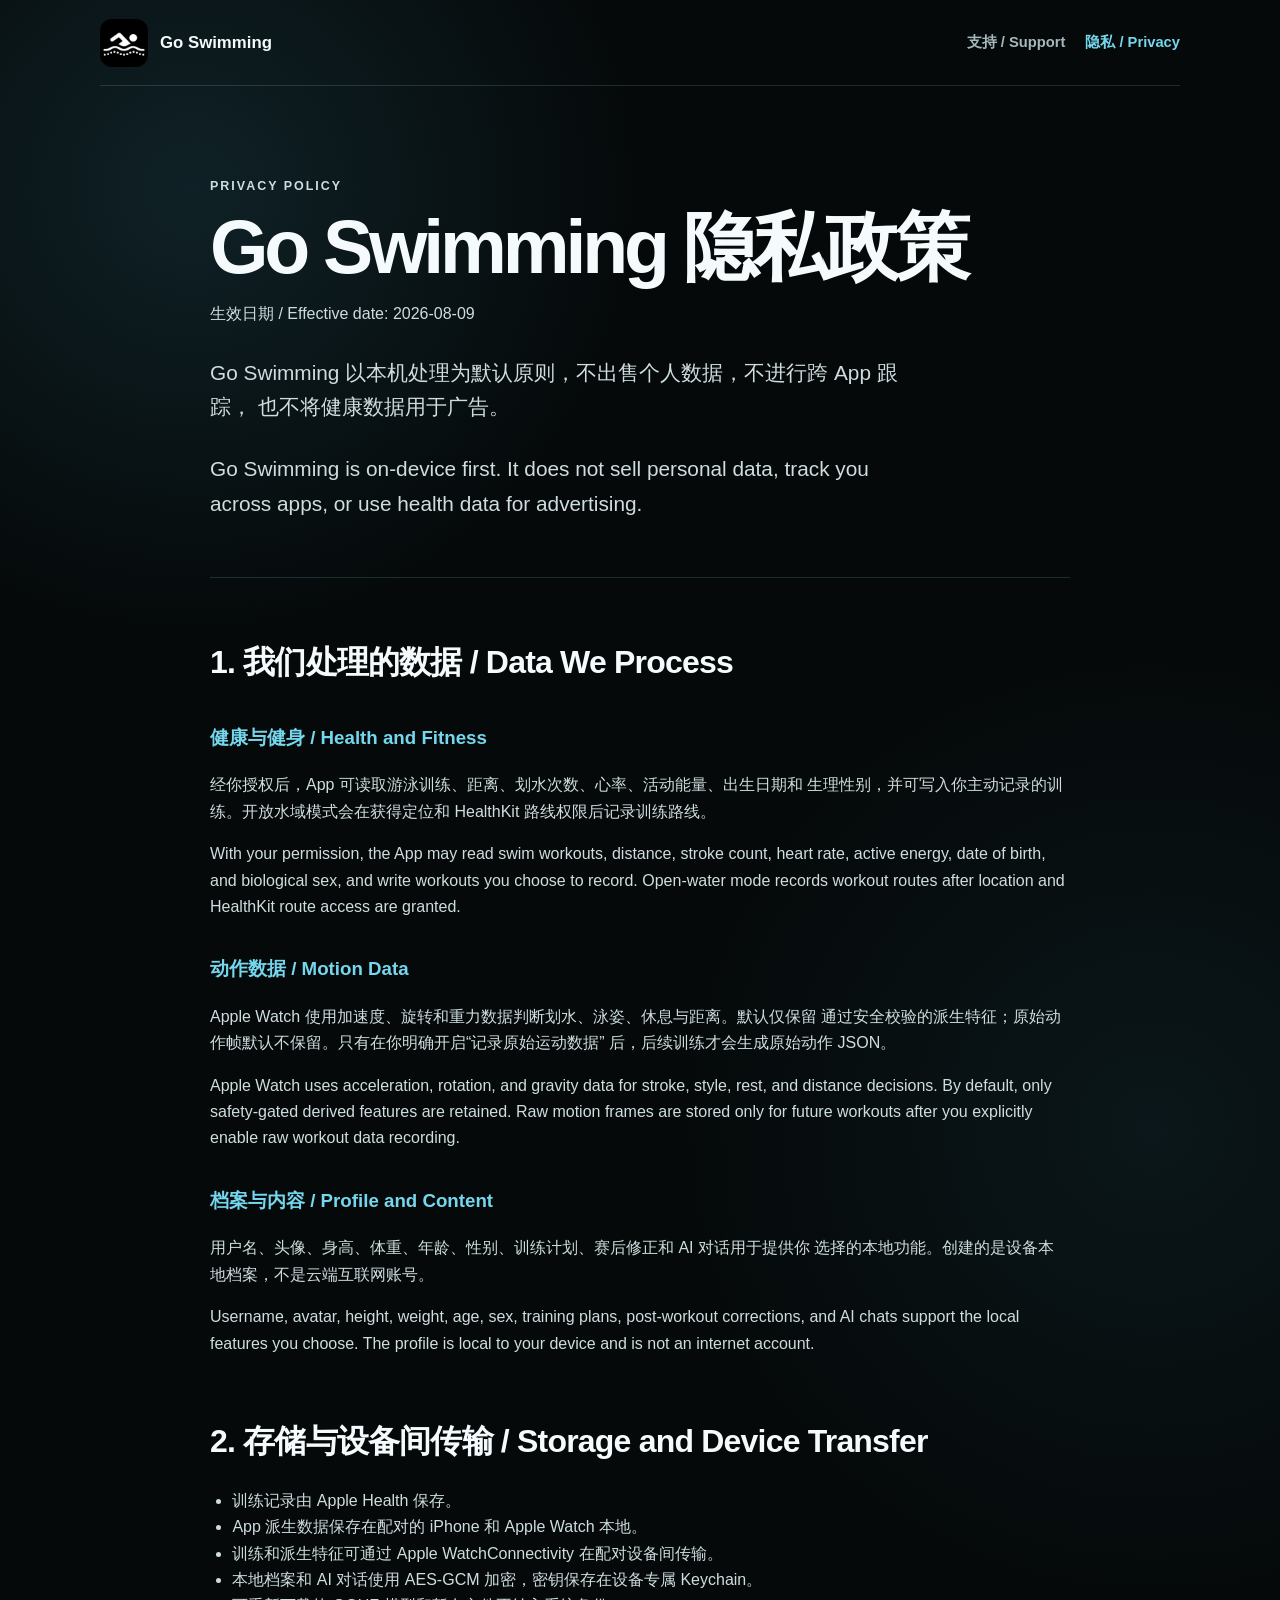
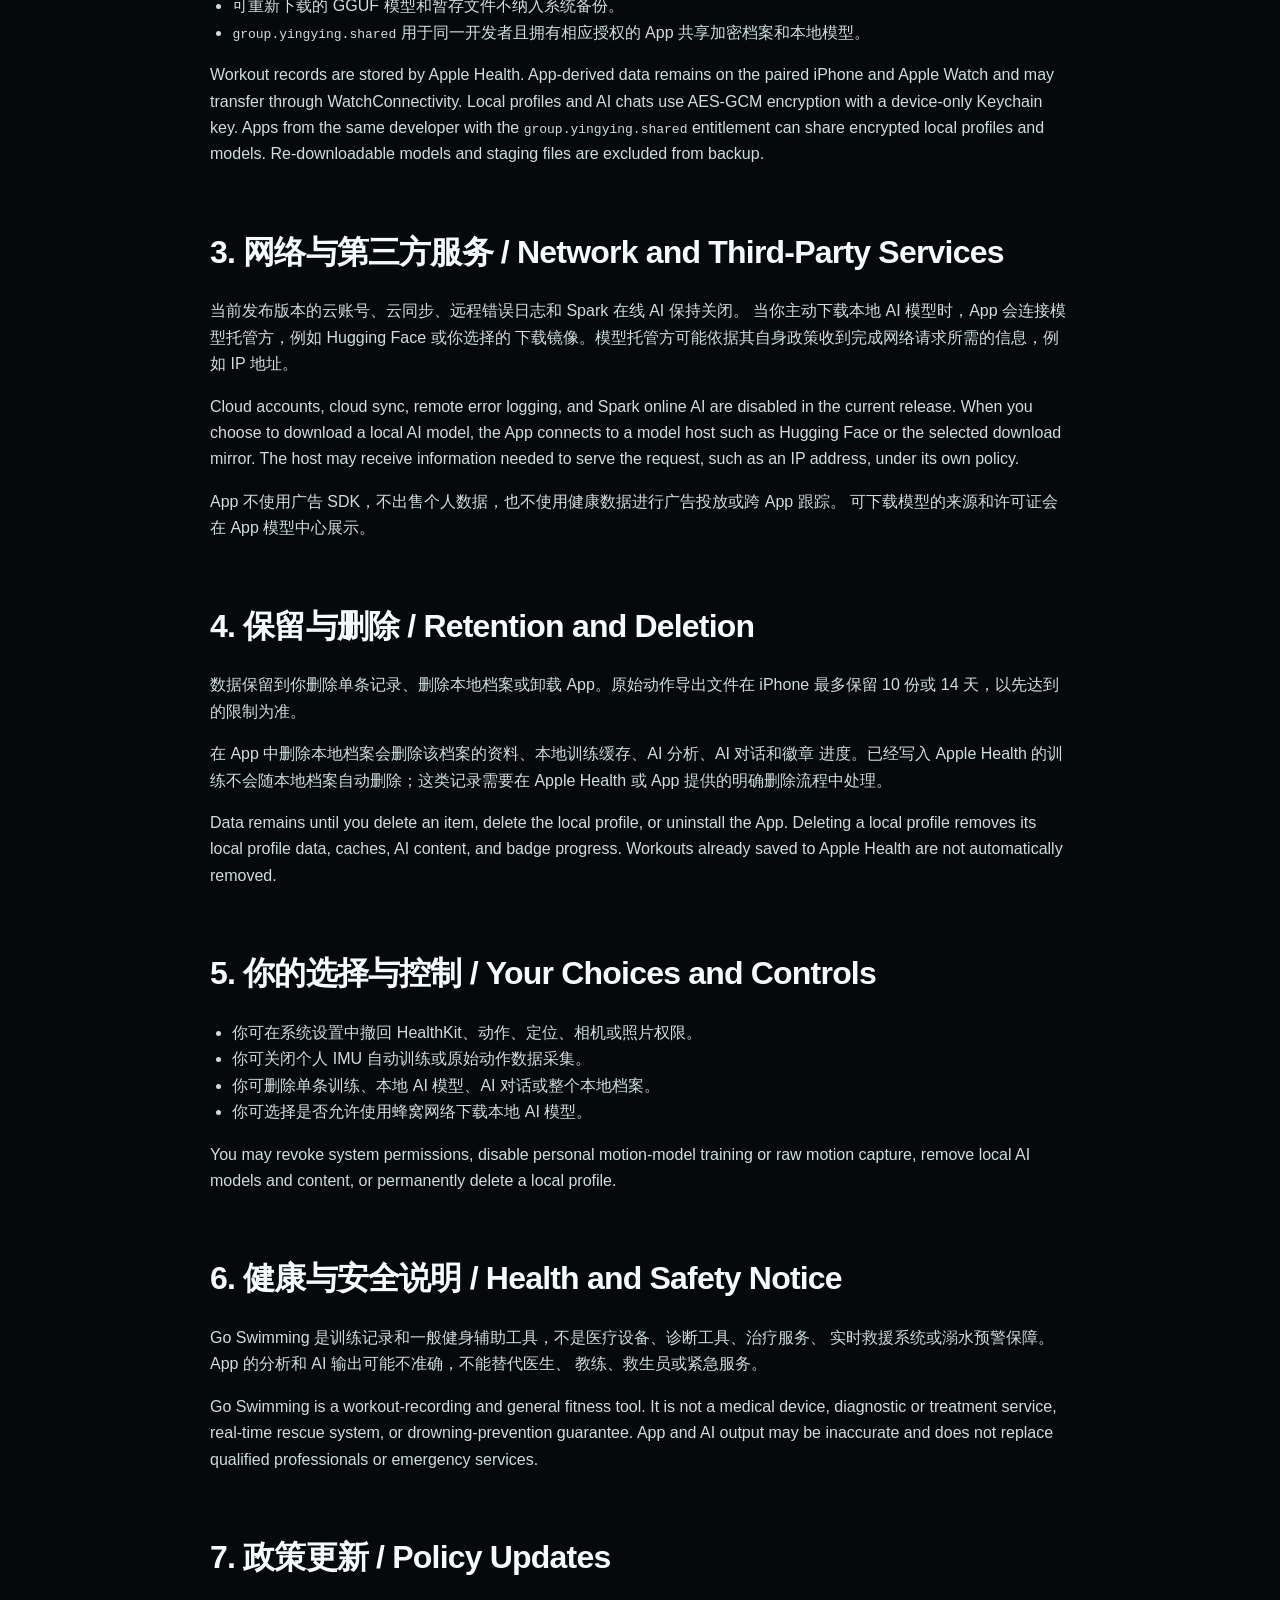
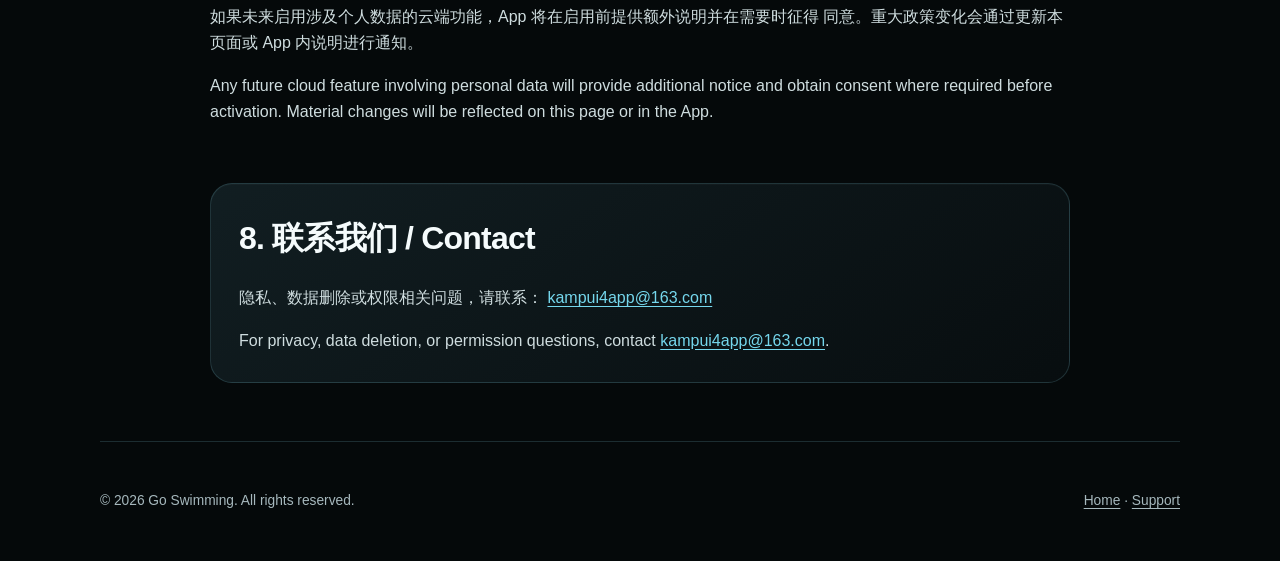
==== privacy.html @ 1e7833a4 "Add files via upload" ====
<!doctype html>
<html lang="zh-CN">
<head>
  <meta charset="utf-8">
  <meta name="viewport" content="width=device-width, initial-scale=1">
  <meta name="description" content="Go Swimming App privacy policy.">
  <meta name="theme-color" content="#071114">
  <title>Go Swimming · Privacy Policy</title>
  <link rel="icon" href="assets/app-icon.png">
  <link rel="stylesheet" href="styles.css">
</head>
<body>
  <header class="site-header">
    <a class="brand" href="index.html" aria-label="Go Swimming home">
      <img src="assets/app-icon.png" alt="" width="48" height="48">
      <span>Go Swimming</span>
    </a>
    <nav aria-label="Primary navigation">
      <a href="support.html">支持 / Support</a>
      <a class="active" href="privacy.html">隐私 / Privacy</a>
    </nav>
  </header>

  <main class="document policy">
    <div class="document-title">
      <p class="eyebrow">Privacy Policy</p>
      <h1>Go Swimming 隐私政策</h1>
      <p>生效日期 / Effective date: 2026-08-09</p>
      <p class="lead">
        Go Swimming 以本机处理为默认原则，不出售个人数据，不进行跨 App 跟踪，
        也不将健康数据用于广告。
      </p>
      <p class="lead english">
        Go Swimming is on-device first. It does not sell personal data, track you
        across apps, or use health data for advertising.
      </p>
    </div>

    <section>
      <h2>1. 我们处理的数据 / Data We Process</h2>
      <h3>健康与健身 / Health and Fitness</h3>
      <p>
        经你授权后，App 可读取游泳训练、距离、划水次数、心率、活动能量、出生日期和
        生理性别，并可写入你主动记录的训练。开放水域模式会在获得定位和 HealthKit
        路线权限后记录训练路线。
      </p>
      <p class="english">
        With your permission, the App may read swim workouts, distance, stroke
        count, heart rate, active energy, date of birth, and biological sex, and
        write workouts you choose to record. Open-water mode records workout
        routes after location and HealthKit route access are granted.
      </p>

      <h3>动作数据 / Motion Data</h3>
      <p>
        Apple Watch 使用加速度、旋转和重力数据判断划水、泳姿、休息与距离。默认仅保留
        通过安全校验的派生特征；原始动作帧默认不保留。只有在你明确开启“记录原始运动数据”
        后，后续训练才会生成原始动作 JSON。
      </p>
      <p class="english">
        Apple Watch uses acceleration, rotation, and gravity data for stroke,
        style, rest, and distance decisions. By default, only safety-gated
        derived features are retained. Raw motion frames are stored only for
        future workouts after you explicitly enable raw workout data recording.
      </p>

      <h3>档案与内容 / Profile and Content</h3>
      <p>
        用户名、头像、身高、体重、年龄、性别、训练计划、赛后修正和 AI 对话用于提供你
        选择的本地功能。创建的是设备本地档案，不是云端互联网账号。
      </p>
      <p class="english">
        Username, avatar, height, weight, age, sex, training plans, post-workout
        corrections, and AI chats support the local features you choose. The
        profile is local to your device and is not an internet account.
      </p>
    </section>

    <section>
      <h2>2. 存储与设备间传输 / Storage and Device Transfer</h2>
      <ul>
        <li>训练记录由 Apple Health 保存。</li>
        <li>App 派生数据保存在配对的 iPhone 和 Apple Watch 本地。</li>
        <li>训练和派生特征可通过 Apple WatchConnectivity 在配对设备间传输。</li>
        <li>本地档案和 AI 对话使用 AES-GCM 加密，密钥保存在设备专属 Keychain。</li>
        <li>可重新下载的 GGUF 模型和暂存文件不纳入系统备份。</li>
        <li><code>group.yingying.shared</code> 用于同一开发者且拥有相应授权的 App 共享加密档案和本地模型。</li>
      </ul>
      <p class="english">
        Workout records are stored by Apple Health. App-derived data remains on
        the paired iPhone and Apple Watch and may transfer through
        WatchConnectivity. Local profiles and AI chats use AES-GCM encryption
        with a device-only Keychain key. Apps from the same developer with the
        <code>group.yingying.shared</code> entitlement can share encrypted local
        profiles and models. Re-downloadable models and staging files are
        excluded from backup.
      </p>
    </section>

    <section>
      <h2>3. 网络与第三方服务 / Network and Third-Party Services</h2>
      <p>
        当前发布版本的云账号、云同步、远程错误日志和 Spark 在线 AI 保持关闭。
        当你主动下载本地 AI 模型时，App 会连接模型托管方，例如 Hugging Face 或你选择的
        下载镜像。模型托管方可能依据其自身政策收到完成网络请求所需的信息，例如 IP 地址。
      </p>
      <p class="english">
        Cloud accounts, cloud sync, remote error logging, and Spark online AI are
        disabled in the current release. When you choose to download a local AI
        model, the App connects to a model host such as Hugging Face or the
        selected download mirror. The host may receive information needed to
        serve the request, such as an IP address, under its own policy.
      </p>
      <p>
        App 不使用广告 SDK，不出售个人数据，也不使用健康数据进行广告投放或跨 App 跟踪。
        可下载模型的来源和许可证会在 App 模型中心展示。
      </p>
    </section>

    <section>
      <h2>4. 保留与删除 / Retention and Deletion</h2>
      <p>
        数据保留到你删除单条记录、删除本地档案或卸载 App。原始动作导出文件在 iPhone
        最多保留 10 份或 14 天，以先达到的限制为准。
      </p>
      <p>
        在 App 中删除本地档案会删除该档案的资料、本地训练缓存、AI 分析、AI 对话和徽章
        进度。已经写入 Apple Health 的训练不会随本地档案自动删除；这类记录需要在
        Apple Health 或 App 提供的明确删除流程中处理。
      </p>
      <p class="english">
        Data remains until you delete an item, delete the local profile, or
        uninstall the App. Deleting a local profile removes its local profile
        data, caches, AI content, and badge progress. Workouts already saved to
        Apple Health are not automatically removed.
      </p>
    </section>

    <section>
      <h2>5. 你的选择与控制 / Your Choices and Controls</h2>
      <ul>
        <li>你可在系统设置中撤回 HealthKit、动作、定位、相机或照片权限。</li>
        <li>你可关闭个人 IMU 自动训练或原始动作数据采集。</li>
        <li>你可删除单条训练、本地 AI 模型、AI 对话或整个本地档案。</li>
        <li>你可选择是否允许使用蜂窝网络下载本地 AI 模型。</li>
      </ul>
      <p class="english">
        You may revoke system permissions, disable personal motion-model
        training or raw motion capture, remove local AI models and content, or
        permanently delete a local profile.
      </p>
    </section>

    <section>
      <h2>6. 健康与安全说明 / Health and Safety Notice</h2>
      <p>
        Go Swimming 是训练记录和一般健身辅助工具，不是医疗设备、诊断工具、治疗服务、
        实时救援系统或溺水预警保障。App 的分析和 AI 输出可能不准确，不能替代医生、
        教练、救生员或紧急服务。
      </p>
      <p class="english">
        Go Swimming is a workout-recording and general fitness tool. It is not a
        medical device, diagnostic or treatment service, real-time rescue system,
        or drowning-prevention guarantee. App and AI output may be inaccurate and
        does not replace qualified professionals or emergency services.
      </p>
    </section>

    <section>
      <h2>7. 政策更新 / Policy Updates</h2>
      <p>
        如果未来启用涉及个人数据的云端功能，App 将在启用前提供额外说明并在需要时征得
        同意。重大政策变化会通过更新本页面或 App 内说明进行通知。
      </p>
      <p class="english">
        Any future cloud feature involving personal data will provide additional
        notice and obtain consent where required before activation. Material
        changes will be reflected on this page or in the App.
      </p>
    </section>

    <section class="card">
      <h2>8. 联系我们 / Contact</h2>
      <p>
        隐私、数据删除或权限相关问题，请联系：
        <a href="mailto:kampui4app@163.com">kampui4app@163.com</a>
      </p>
      <p>
        For privacy, data deletion, or permission questions, contact
        <a href="mailto:kampui4app@163.com">kampui4app@163.com</a>.
      </p>
    </section>
  </main>

  <footer>
    <p>© 2026 Go Swimming. All rights reserved.</p>
    <p><a href="index.html">Home</a> · <a href="support.html">Support</a></p>
  </footer>
</body>
</html>
---- styles.css ----
:root {
  color-scheme: dark;
  --background: #05090a;
  --surface: #0d1518;
  --surface-raised: #121f23;
  --line: rgba(132, 207, 228, 0.18);
  --text: #f5fbfc;
  --muted: #a6b8bd;
  --aqua: #4db4d1;
  --aqua-bright: #75d7ed;
  --max-width: 1080px;
  font-family: -apple-system, BlinkMacSystemFont, "SF Pro Display", "Segoe UI",
    sans-serif;
}

* {
  box-sizing: border-box;
}

html {
  background: var(--background);
  scroll-behavior: smooth;
}

body {
  margin: 0;
  color: var(--text);
  background:
    radial-gradient(circle at 15% 5%, rgba(77, 180, 209, 0.14), transparent 28rem),
    radial-gradient(circle at 90% 30%, rgba(77, 180, 209, 0.08), transparent 30rem),
    var(--background);
  line-height: 1.65;
}

a {
  color: var(--aqua-bright);
  text-underline-offset: 0.2em;
}

.site-header,
main,
footer {
  width: min(calc(100% - 40px), var(--max-width));
  margin-inline: auto;
}

.site-header {
  min-height: 86px;
  display: flex;
  align-items: center;
  justify-content: space-between;
  gap: 24px;
  border-bottom: 1px solid var(--line);
}

.brand {
  display: inline-flex;
  align-items: center;
  gap: 12px;
  color: var(--text);
  font-size: 1.05rem;
  font-weight: 750;
  text-decoration: none;
}

.brand img {
  border-radius: 12px;
}

nav {
  display: flex;
  flex-wrap: wrap;
  justify-content: flex-end;
  gap: 20px;
}

nav a {
  color: var(--muted);
  font-size: 0.92rem;
  font-weight: 650;
  text-decoration: none;
}

nav a:hover,
nav a.active {
  color: var(--aqua-bright);
}

.hero {
  min-height: 620px;
  display: grid;
  grid-template-columns: minmax(0, 1.45fr) minmax(220px, 0.55fr);
  align-items: center;
  gap: 64px;
  padding-block: 80px;
}

.hero h1,
.document-title h1 {
  margin: 0;
  font-size: clamp(2.7rem, 7vw, 5.8rem);
  line-height: 1.02;
  letter-spacing: -0.055em;
}

.document-title h1 {
  font-size: clamp(2.5rem, 6vw, 4.7rem);
}

.hero-icon {
  width: min(100%, 320px);
  border-radius: 28%;
  box-shadow: 0 30px 80px rgba(30, 146, 177, 0.24);
  justify-self: end;
}

.eyebrow {
  margin: 0 0 12px;
  color: var(--aqua-bright);
  font-size: 0.78rem;
  font-weight: 800;
  letter-spacing: 0.16em;
  text-transform: uppercase;
}

.lead {
  max-width: 720px;
  margin: 28px 0 0;
  color: #d3e0e3;
  font-size: clamp(1.05rem, 2vw, 1.3rem);
}

.english {
  color: var(--muted);
}

.actions {
  display: flex;
  flex-wrap: wrap;
  gap: 12px;
  margin-top: 34px;
}

.button {
  display: inline-flex;
  min-height: 48px;
  align-items: center;
  justify-content: center;
  padding: 10px 18px;
  border: 1px solid var(--line);
  border-radius: 14px;
  color: var(--text);
  background: rgba(255, 255, 255, 0.025);
  font-weight: 720;
  text-decoration: none;
}

.button:hover {
  border-color: rgba(117, 215, 237, 0.55);
  transform: translateY(-1px);
}

.button.primary {
  border-color: transparent;
  color: #031013;
  background: linear-gradient(135deg, var(--aqua-bright), var(--aqua));
}

.grid {
  display: grid;
  gap: 18px;
}

.grid.three {
  grid-template-columns: repeat(3, minmax(0, 1fr));
}

.card,
details,
.contact-strip {
  border: 1px solid var(--line);
  border-radius: 22px;
  background: linear-gradient(145deg, rgba(18, 31, 35, 0.96), rgba(8, 14, 16, 0.96));
  box-shadow: inset 0 1px rgba(255, 255, 255, 0.025);
}

.card {
  padding: 28px;
}

.card h2,
.card h3,
.card p:last-child {
  margin-bottom: 0;
}

.card-icon {
  display: inline-grid;
  width: 46px;
  height: 46px;
  place-items: center;
  border-radius: 13px;
  color: var(--aqua-bright);
  background: rgba(77, 180, 209, 0.12);
  font-size: 1.4rem;
}

.contact-strip {
  margin-block: 70px;
  padding: 30px;
  display: flex;
  align-items: center;
  justify-content: space-between;
  gap: 30px;
}

.contact-strip h2,
.contact-strip p {
  margin-block: 0 8px;
}

.document {
  max-width: 860px;
}

.document-title {
  padding-block: 90px 56px;
  border-bottom: 1px solid var(--line);
}

.document > section {
  margin-block: 58px;
}

.document h2 {
  margin: 0 0 20px;
  font-size: clamp(1.45rem, 3vw, 2rem);
  letter-spacing: -0.025em;
}

.document h3 {
  margin-top: 34px;
  color: var(--aqua-bright);
}

.document p,
.document li {
  color: #cfdddf;
}

.document ul {
  padding-left: 1.4rem;
}

.stack {
  display: grid;
  gap: 12px;
}

details {
  padding: 18px 20px;
}

details summary {
  cursor: pointer;
  color: var(--text);
  font-weight: 720;
}

details p {
  margin-bottom: 0;
}

.notice {
  padding: 14px 16px;
  border-left: 3px solid var(--aqua);
  background: rgba(77, 180, 209, 0.08);
}

footer {
  min-height: 120px;
  padding-block: 30px;
  display: flex;
  align-items: center;
  justify-content: space-between;
  gap: 20px;
  border-top: 1px solid var(--line);
  color: var(--muted);
  font-size: 0.86rem;
}

footer a {
  color: var(--muted);
}

@media (max-width: 760px) {
  .site-header {
    padding-block: 16px;
    align-items: flex-start;
    flex-direction: column;
  }

  nav {
    justify-content: flex-start;
  }

  .hero {
    min-height: auto;
    grid-template-columns: 1fr;
    padding-block: 60px;
  }

  .hero-icon {
    width: 190px;
    grid-row: 1;
    justify-self: start;
  }

  .grid.three {
    grid-template-columns: 1fr;
  }

  .contact-strip,
  footer {
    align-items: flex-start;
    flex-direction: column;
  }

  .document-title {
    padding-block: 60px 42px;
  }
}
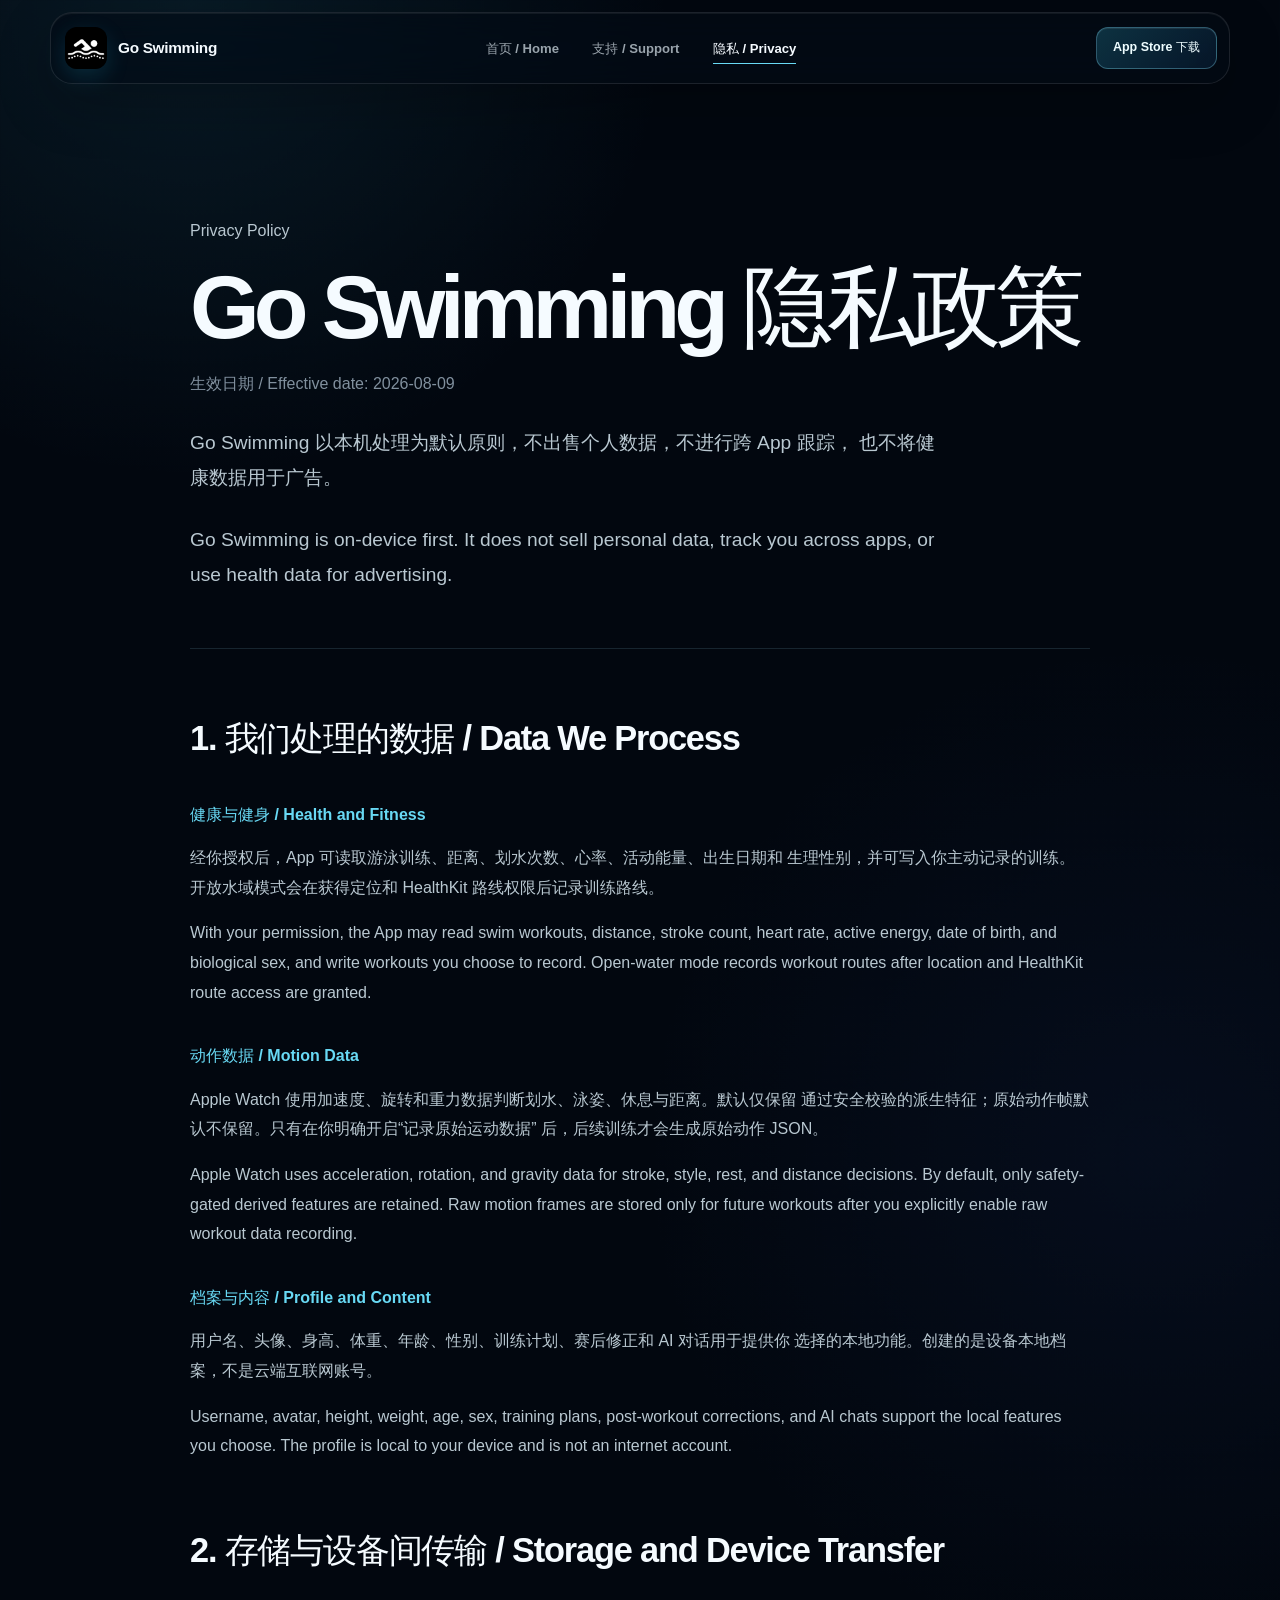
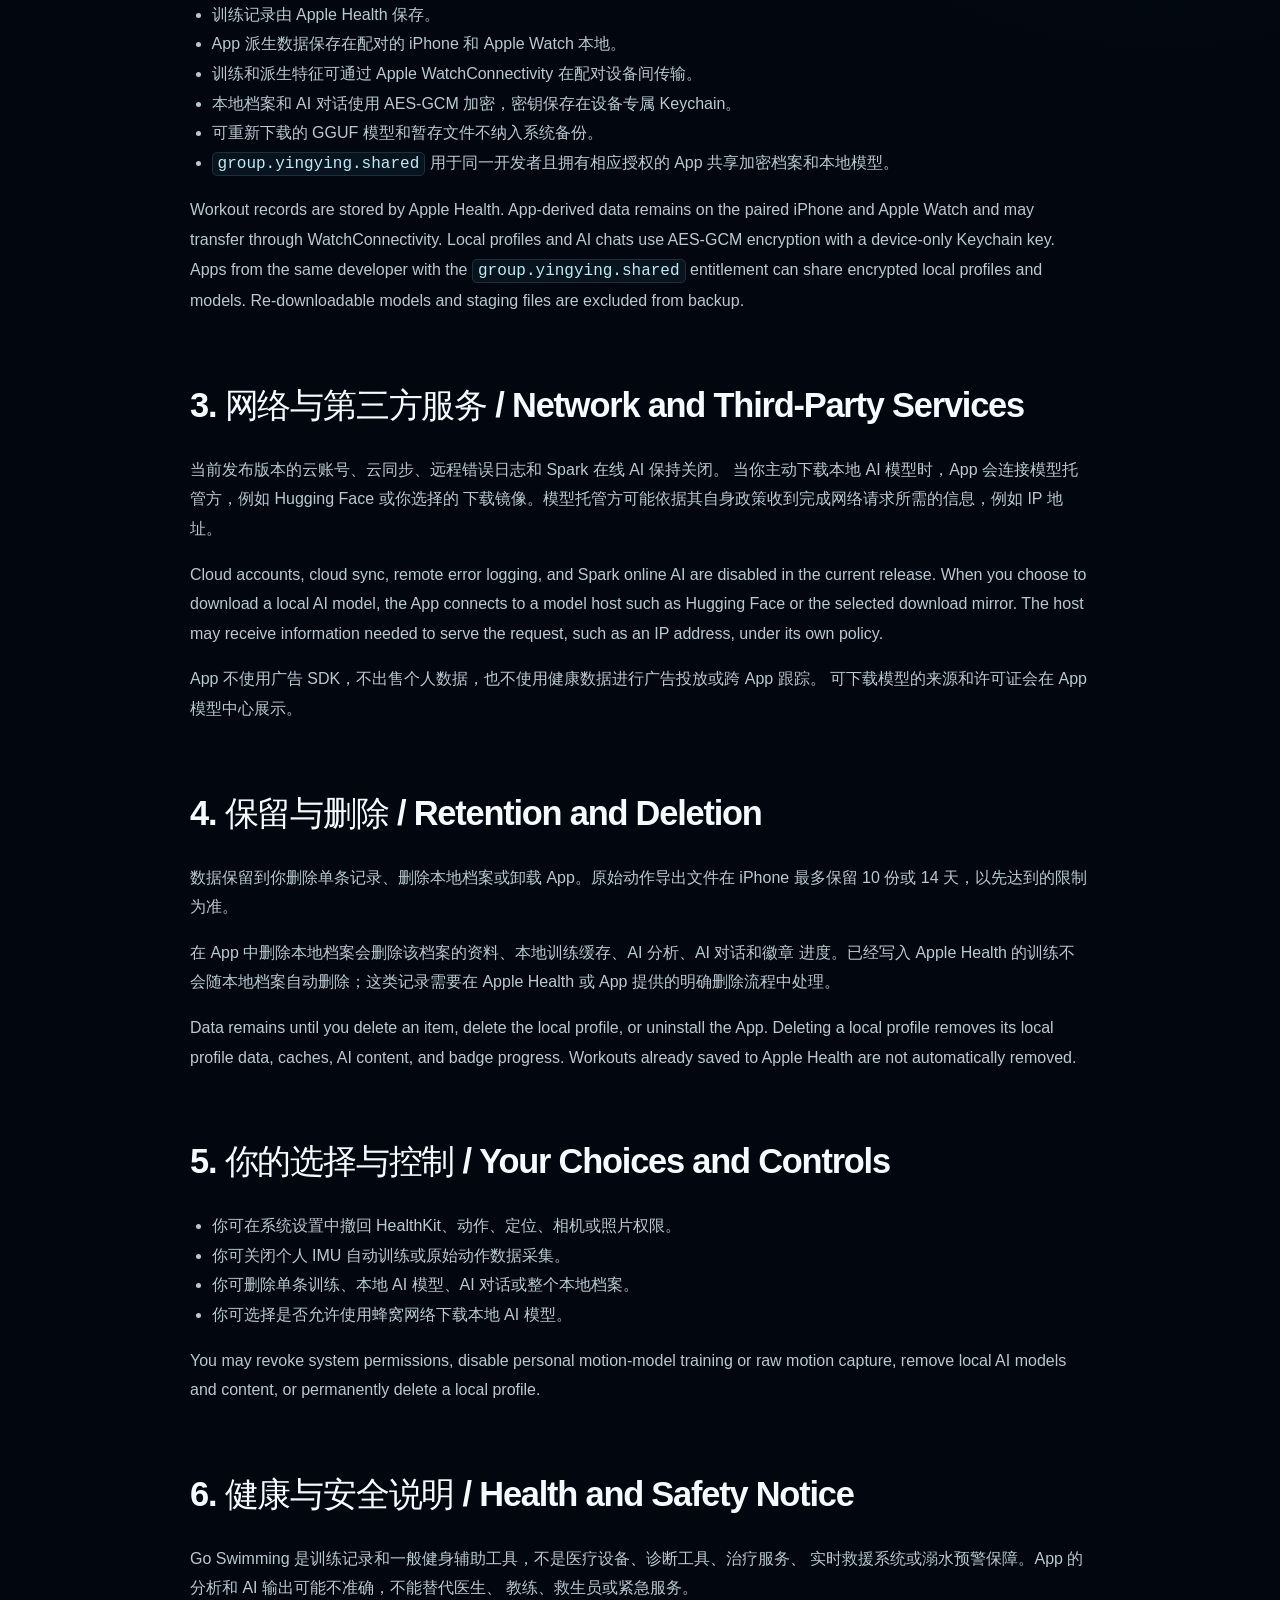
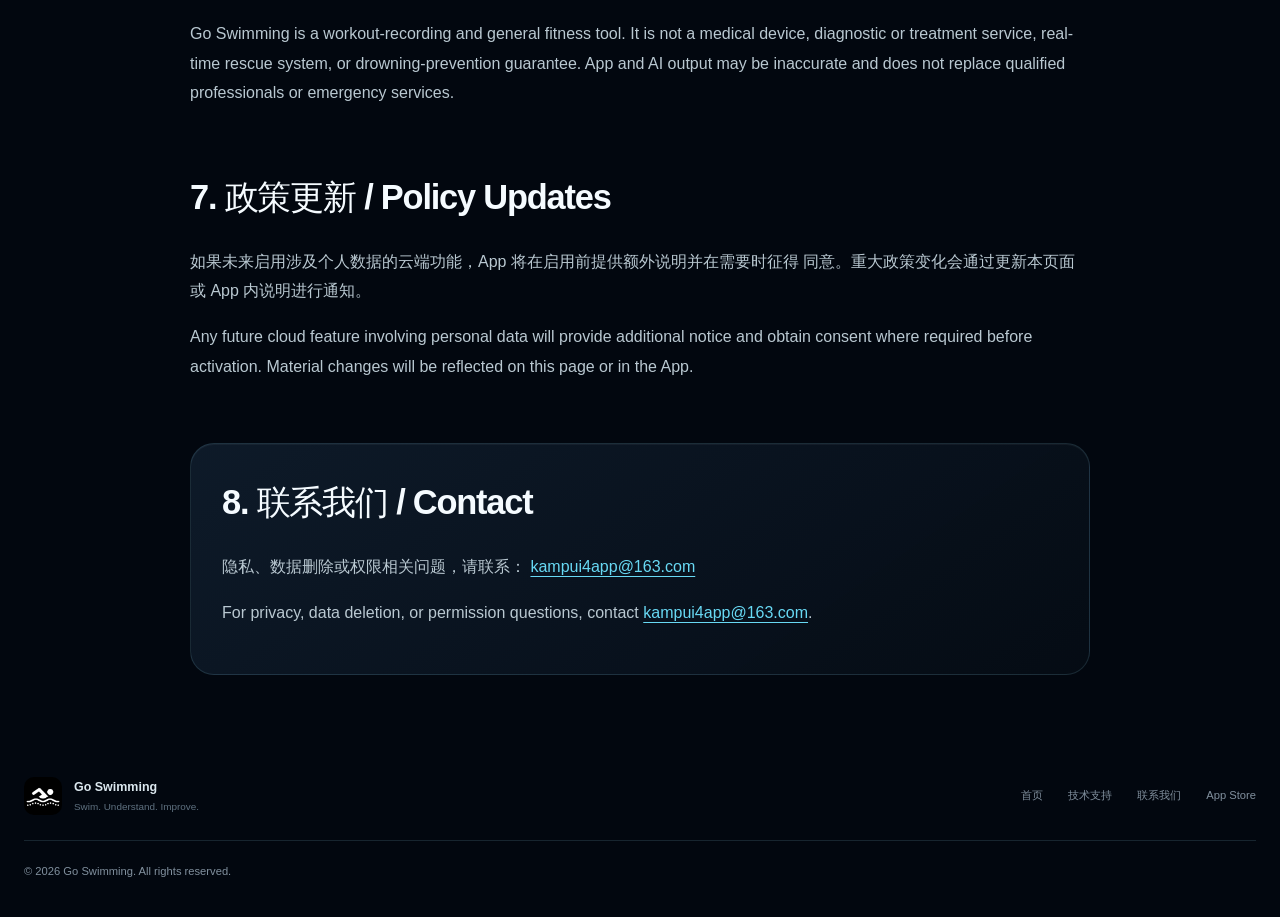
==== commit 913b6cec: "Add files via upload" ====
--- a/privacy.html
+++ b/privacy.html
@@ -8,6 +8,7 @@
   <title>Go Swimming · Privacy Policy</title>
   <link rel="icon" href="assets/app-icon.png">
   <link rel="stylesheet" href="styles.css">
+  <script src="script.js" defer></script>
 </head>
 <body>
   <header class="site-header">
@@ -16,9 +17,13 @@
       <span>Go Swimming</span>
     </a>
     <nav aria-label="Primary navigation">
+      <a href="index.html">首页 / Home</a>
       <a href="support.html">支持 / Support</a>
       <a class="active" href="privacy.html">隐私 / Privacy</a>
     </nav>
+    <a class="nav-download" href="https://apps.apple.com/cn/app/go-swimming/id6812811647" target="_blank" rel="noopener">
+      App Store 下载
+    </a>
   </header>
 
   <main class="document policy">
@@ -193,8 +198,17 @@
   </main>
 
   <footer>
+    <div class="footer-brand">
+      <img src="assets/app-icon.png" alt="" width="38" height="38">
+      <div><strong>Go Swimming</strong><span>Swim. Understand. Improve.</span></div>
+    </div>
+    <div class="footer-links">
+      <a href="index.html">首页</a>
+      <a href="support.html">技术支持</a>
+      <a href="mailto:kampui4app@163.com">联系我们</a>
+      <a href="https://apps.apple.com/cn/app/go-swimming/id6812811647" target="_blank" rel="noopener">App Store</a>
+    </div>
     <p>© 2026 Go Swimming. All rights reserved.</p>
-    <p><a href="index.html">Home</a> · <a href="support.html">Support</a></p>
   </footer>
 </body>
 </html>
--- a/styles.css
+++ b/styles.css
@@ -1,16 +1,29 @@
 :root {
   color-scheme: dark;
-  --background: #05090a;
-  --surface: #0d1518;
-  --surface-raised: #121f23;
-  --line: rgba(132, 207, 228, 0.18);
-  --text: #f5fbfc;
-  --muted: #a6b8bd;
-  --aqua: #4db4d1;
-  --aqua-bright: #75d7ed;
-  --max-width: 1080px;
-  font-family: -apple-system, BlinkMacSystemFont, "SF Pro Display", "Segoe UI",
-    sans-serif;
+  --background: #02070f;
+  --background-soft: #050d18;
+  --surface: rgba(12, 23, 36, 0.74);
+  --surface-solid: #0a1420;
+  --surface-raised: #0e1b29;
+  --line: rgba(151, 215, 239, 0.14);
+  --line-strong: rgba(151, 215, 239, 0.26);
+  --text: #f5fbff;
+  --text-soft: #c5d2dc;
+  --muted: #81909e;
+  --aqua: #68d9f4;
+  --aqua-bright: #9cecff;
+  --aqua-deep: #168db0;
+  --blue: #4f83ff;
+  --green: #65d996;
+  --amber: #f0b65c;
+  --coral: #ff5b6f;
+  --max-width: 1240px;
+  --header-height: 72px;
+  --ease-out: cubic-bezier(0.16, 1, 0.3, 1);
+  --ease-spring: cubic-bezier(0.34, 1.56, 0.64, 1);
+  font-family: -apple-system, BlinkMacSystemFont, "SF Pro Display",
+    "SF Pro Text", "PingFang SC", "Helvetica Neue", "Segoe UI", sans-serif;
+  font-synthesis: none;
 }
 
 * {
@@ -19,199 +32,2300 @@
 
 html {
   background: var(--background);
+  overflow-x: clip;
   scroll-behavior: smooth;
+  scroll-padding-top: 100px;
 }
 
 body {
+  min-width: 320px;
   margin: 0;
   color: var(--text);
   background:
-    radial-gradient(circle at 15% 5%, rgba(77, 180, 209, 0.14), transparent 28rem),
-    radial-gradient(circle at 90% 30%, rgba(77, 180, 209, 0.08), transparent 30rem),
+    radial-gradient(circle at 50% -18%, rgba(27, 119, 166, 0.18), transparent 30%),
     var(--background);
-  line-height: 1.65;
+  font-size: 16px;
+  line-height: 1.6;
+  overflow-x: clip;
+  -webkit-font-smoothing: antialiased;
+}
+
+::selection {
+  color: #00121a;
+  background: var(--aqua);
+}
+
+img,
+svg {
+  display: block;
+  max-width: 100%;
+}
+
+button,
+input,
+textarea {
+  font: inherit;
 }
 
 a {
-  color: var(--aqua-bright);
-  text-underline-offset: 0.2em;
-}
-
-.site-header,
-main,
-footer {
-  width: min(calc(100% - 40px), var(--max-width));
+  color: inherit;
+}
+
+.water-canvas {
+  position: fixed;
+  inset: 0;
+  z-index: -2;
+  width: 100%;
+  height: 100%;
+  pointer-events: none;
+  opacity: 0.55;
+}
+
+.page-glow {
+  position: fixed;
+  z-index: -1;
+  width: 42vw;
+  height: 42vw;
+  border-radius: 50%;
+  pointer-events: none;
+  filter: blur(120px);
+  opacity: 0.12;
+}
+
+.page-glow-one {
+  top: 20vh;
+  right: -24vw;
+  background: #148eb8;
+}
+
+.page-glow-two {
+  bottom: -20vw;
+  left: -26vw;
+  background: #315bcb;
+}
+
+.section-shell {
+  width: min(calc(100% - 48px), var(--max-width));
   margin-inline: auto;
 }
 
 .site-header {
-  min-height: 86px;
-  display: flex;
+  position: fixed;
+  top: 12px;
+  left: 50%;
+  z-index: 100;
+  width: min(calc(100% - 32px), 1180px);
+  min-height: var(--header-height);
+  padding: 10px 12px 10px 14px;
+  display: grid;
+  grid-template-columns: 1fr auto 1fr;
+  align-items: center;
+  gap: 24px;
+  border: 1px solid rgba(255, 255, 255, 0.1);
+  border-radius: 22px;
+  background: rgba(4, 12, 21, 0.66);
+  box-shadow:
+    0 20px 55px rgba(0, 0, 0, 0.22),
+    inset 0 1px rgba(255, 255, 255, 0.06);
+  backdrop-filter: blur(24px) saturate(140%);
+  -webkit-backdrop-filter: blur(24px) saturate(140%);
+  transform: translateX(-50%);
+  transition:
+    background 0.35s ease,
+    border-color 0.35s ease,
+    box-shadow 0.35s ease;
+}
+
+.site-header.is-scrolled {
+  border-color: rgba(255, 255, 255, 0.13);
+  background: rgba(3, 10, 18, 0.86);
+  box-shadow:
+    0 18px 46px rgba(0, 0, 0, 0.4),
+    inset 0 1px rgba(255, 255, 255, 0.07);
+}
+
+.brand {
+  display: inline-flex;
+  width: fit-content;
+  align-items: center;
+  gap: 11px;
+  color: var(--text);
+  font-size: 0.96rem;
+  font-weight: 700;
+  letter-spacing: -0.02em;
+  text-decoration: none;
+}
+
+.brand img {
+  width: 42px;
+  height: 42px;
+  border-radius: 12px;
+  box-shadow: 0 8px 22px rgba(45, 173, 210, 0.18);
+}
+
+.site-header nav {
+  display: flex;
+  align-items: center;
+  justify-content: center;
+  gap: clamp(18px, 2.6vw, 34px);
+}
+
+.site-header nav a {
+  position: relative;
+  padding: 10px 0;
+  color: rgba(225, 237, 245, 0.68);
+  font-size: 0.82rem;
+  font-weight: 560;
+  white-space: nowrap;
+  text-decoration: none;
+  transition: color 0.25s ease;
+}
+
+.site-header nav a::after {
+  position: absolute;
+  right: 0;
+  bottom: 5px;
+  left: 0;
+  height: 1px;
+  content: "";
+  background: var(--aqua);
+  transform: scaleX(0);
+  transition: transform 0.35s var(--ease-out);
+}
+
+.site-header nav a:hover,
+.site-header nav a.active {
+  color: var(--text);
+}
+
+.site-header nav a:hover::after,
+.site-header nav a.active::after {
+  transform: scaleX(1);
+}
+
+.nav-download {
+  justify-self: end;
+  padding: 10px 16px;
+  border: 1px solid rgba(130, 225, 247, 0.32);
+  border-radius: 12px;
+  color: #eefdff;
+  background: linear-gradient(135deg, rgba(46, 170, 202, 0.26), rgba(32, 102, 173, 0.14));
+  box-shadow: inset 0 1px rgba(255, 255, 255, 0.08);
+  font-size: 0.78rem;
+  font-weight: 650;
+  white-space: nowrap;
+  text-decoration: none;
+  transition:
+    transform 0.3s var(--ease-out),
+    border-color 0.3s ease,
+    background 0.3s ease;
+}
+
+.nav-download:hover {
+  border-color: rgba(130, 225, 247, 0.64);
+  background: linear-gradient(135deg, rgba(46, 170, 202, 0.4), rgba(32, 102, 173, 0.22));
+  transform: translateY(-2px);
+}
+
+.hero {
+  position: relative;
+  width: min(calc(100% - 48px), 1380px);
+  min-height: max(790px, 100svh);
+  margin-inline: auto;
+  padding: 145px max(0px, calc((100% - 1240px) / 2)) 80px;
+  display: grid;
+  grid-template-columns: minmax(0, 0.9fr) minmax(430px, 1.1fr);
+  align-items: center;
+  gap: 70px;
+}
+
+.hero::before {
+  position: absolute;
+  top: 2%;
+  right: -9%;
+  z-index: -1;
+  width: 68%;
+  aspect-ratio: 1;
+  border-radius: 50%;
+  content: "";
+  background:
+    radial-gradient(circle, rgba(71, 190, 228, 0.12) 0, rgba(30, 113, 171, 0.06) 32%, transparent 69%);
+  filter: blur(2px);
+}
+
+.hero-copy {
+  position: relative;
+  z-index: 3;
+  max-width: 700px;
+}
+
+.availability-pill {
+  width: fit-content;
+  margin-bottom: 32px;
+  padding: 8px 13px;
+  display: flex;
+  align-items: center;
+  gap: 9px;
+  border: 1px solid rgba(104, 217, 244, 0.2);
+  border-radius: 999px;
+  color: #bfeef9;
+  background: rgba(64, 184, 214, 0.07);
+  font-size: 0.75rem;
+  font-weight: 570;
+  letter-spacing: 0.03em;
+}
+
+.pulse-dot {
+  position: relative;
+  width: 7px;
+  height: 7px;
+  border-radius: 50%;
+  background: var(--green);
+  box-shadow: 0 0 12px var(--green);
+}
+
+.pulse-dot::after {
+  position: absolute;
+  inset: -5px;
+  border: 1px solid var(--green);
+  border-radius: 50%;
+  content: "";
+  animation: pulse 2.2s ease-out infinite;
+}
+
+.hero-kicker,
+.section-label {
+  margin: 0 0 18px;
+  color: var(--aqua);
+  font-size: 0.73rem;
+  font-weight: 720;
+  letter-spacing: 0.2em;
+  text-transform: uppercase;
+}
+
+.hero h1 {
+  max-width: 740px;
+  margin: 0;
+  font-size: clamp(4rem, 5.8vw, 7.1rem);
+  font-weight: 680;
+  line-height: 0.96;
+  letter-spacing: -0.075em;
+}
+
+.hero h1 span,
+.display-heading span,
+.final-cta h2 span {
+  color: transparent;
+  background:
+    linear-gradient(100deg, #f7fdff 4%, #8ee5f8 42%, #5286f5 82%, #d9faff 100%);
+  background-size: 180% 100%;
+  -webkit-background-clip: text;
+  background-clip: text;
+  animation: text-shimmer 9s ease-in-out infinite;
+}
+
+.hero-lead {
+  max-width: 620px;
+  margin: 32px 0 0;
+  color: var(--text-soft);
+  font-size: clamp(1.02rem, 1.45vw, 1.22rem);
+  font-weight: 390;
+  line-height: 1.85;
+}
+
+.hero-actions {
+  margin-top: 36px;
+  display: flex;
+  align-items: center;
+  gap: 30px;
+}
+
+.app-store-button {
+  min-width: 184px;
+  min-height: 62px;
+  padding: 8px 22px 8px 17px;
+  display: inline-flex;
+  align-items: center;
+  justify-content: center;
+  gap: 12px;
+  border: 1px solid rgba(255, 255, 255, 0.3);
+  border-radius: 16px;
+  color: #fff;
+  background:
+    linear-gradient(155deg, rgba(255, 255, 255, 0.12), transparent 45%),
+    #05080b;
+  box-shadow:
+    0 15px 40px rgba(0, 0, 0, 0.32),
+    inset 0 1px rgba(255, 255, 255, 0.16);
+  text-decoration: none;
+  transition:
+    transform 0.38s var(--ease-spring),
+    border-color 0.3s ease,
+    box-shadow 0.3s ease;
+}
+
+.app-store-button:hover {
+  border-color: rgba(148, 231, 251, 0.58);
+  box-shadow:
+    0 19px 50px rgba(0, 92, 132, 0.2),
+    inset 0 1px rgba(255, 255, 255, 0.18);
+  transform: translateY(-4px) scale(1.015);
+}
+
+.app-store-button svg {
+  width: 30px;
+  height: 30px;
+  fill: currentColor;
+}
+
+.app-store-button > span {
+  display: flex;
+  flex-direction: column;
+  font-size: 1.25rem;
+  font-weight: 620;
+  line-height: 1.05;
+  letter-spacing: -0.025em;
+}
+
+.app-store-button small {
+  margin-bottom: 4px;
+  font-size: 0.63rem;
+  font-weight: 500;
+  letter-spacing: 0.04em;
+}
+
+.app-store-button.large {
+  min-width: 218px;
+  min-height: 70px;
+  border-radius: 18px;
+}
+
+.app-store-button.large svg {
+  width: 35px;
+  height: 35px;
+}
+
+.app-store-button.large > span {
+  font-size: 1.45rem;
+}
+
+.text-link {
+  width: fit-content;
+  display: inline-flex;
+  align-items: center;
+  gap: 10px;
+  color: #cbf5ff;
+  font-size: 0.92rem;
+  font-weight: 580;
+  text-decoration: none;
+}
+
+.text-link span {
+  color: var(--aqua);
+  transition: transform 0.35s var(--ease-out);
+}
+
+.text-link:hover span {
+  transform: translateX(5px);
+}
+
+.hero .text-link:hover span {
+  transform: translateY(5px);
+}
+
+.compatibility {
+  margin: 22px 0 0;
+  color: var(--muted);
+  font-size: 0.75rem;
+}
+
+.hero-product {
+  position: relative;
+  height: min(72vh, 730px);
+  min-height: 620px;
+  perspective: 1600px;
+}
+
+.orbit {
+  position: absolute;
+  top: 50%;
+  left: 52%;
+  border: 1px solid rgba(91, 190, 226, 0.11);
+  border-radius: 50%;
+  transform: translate(-50%, -50%) rotate(-16deg);
+}
+
+.orbit::after {
+  position: absolute;
+  top: -4px;
+  left: 34%;
+  width: 8px;
+  height: 8px;
+  border-radius: 50%;
+  content: "";
+  background: var(--aqua);
+  box-shadow: 0 0 24px var(--aqua);
+}
+
+.orbit-one {
+  width: 570px;
+  height: 570px;
+  animation: orbit-rotate 28s linear infinite;
+}
+
+.orbit-two {
+  width: 430px;
+  height: 430px;
+  opacity: 0.7;
+  transform: translate(-50%, -50%) rotate(34deg);
+  animation: orbit-rotate-reverse 21s linear infinite;
+}
+
+.device {
+  position: relative;
+  overflow: hidden;
+  background: #020303;
+  box-shadow:
+    0 40px 90px rgba(0, 0, 0, 0.54),
+    0 0 0 1px rgba(255, 255, 255, 0.08),
+    inset 0 0 0 1px rgba(255, 255, 255, 0.04);
+}
+
+.device img {
+  width: 100%;
+  height: 100%;
+  object-fit: cover;
+}
+
+.device.iphone {
+  aspect-ratio: 1320 / 2868;
+  padding: 7px;
+  border: 1px solid rgba(255, 255, 255, 0.3);
+  border-radius: 54px;
+  background:
+    linear-gradient(145deg, #323b42, #080b0e 28%, #212b31 74%, #050607);
+  box-shadow:
+    0 45px 100px rgba(0, 0, 0, 0.56),
+    0 0 80px rgba(45, 163, 207, 0.09),
+    inset 0 1px rgba(255, 255, 255, 0.52);
+}
+
+.device.iphone img {
+  border-radius: 47px;
+}
+
+.device-speaker {
+  position: absolute;
+  top: 17px;
+  left: 50%;
+  z-index: 5;
+  width: 31%;
+  height: 29px;
+  border-radius: 18px;
+  background: #000;
+  transform: translateX(-50%);
+}
+
+.device.watch {
+  aspect-ratio: 422 / 514;
+  padding: 8px;
+  overflow: visible;
+  border: 1px solid rgba(255, 255, 255, 0.28);
+  border-radius: 26%;
+  background: linear-gradient(145deg, #3f4a51, #080a0b 31%, #222b30 72%, #08090a);
+  box-shadow:
+    0 28px 64px rgba(0, 0, 0, 0.56),
+    inset 0 1px rgba(255, 255, 255, 0.42);
+}
+
+.device.watch img {
+  border-radius: 23%;
+  background: #000;
+}
+
+.watch-crown {
+  position: absolute;
+  top: 25%;
+  right: -10px;
+  z-index: -1;
+  width: 10px;
+  height: 18%;
+  border-radius: 0 7px 7px 0;
+  background: linear-gradient(90deg, #13171a, #4b545a);
+}
+
+.watch-crown::after {
+  position: absolute;
+  top: 150%;
+  right: 0;
+  width: 7px;
+  height: 38%;
+  border-radius: 0 5px 5px 0;
+  content: "";
+  background: #323a3e;
+}
+
+.hero-phone {
+  position: absolute;
+  top: 1%;
+  left: 44%;
+  z-index: 2;
+  width: min(340px, 35vw);
+  transform: translateX(-50%) rotateY(-9deg) rotateZ(3deg);
+  animation: device-float 6s ease-in-out infinite;
+}
+
+.hero-watch {
+  position: absolute;
+  right: 0;
+  bottom: 10%;
+  z-index: 3;
+  width: min(225px, 24vw);
+  transform: rotate(8deg);
+  animation: watch-float 5.4s ease-in-out infinite;
+}
+
+.floating-stat {
+  position: absolute;
+  z-index: 5;
+  padding: 14px 17px;
+  display: flex;
+  flex-direction: column;
+  border: 1px solid rgba(255, 255, 255, 0.13);
+  border-radius: 18px;
+  background: rgba(9, 19, 30, 0.68);
+  box-shadow:
+    0 22px 46px rgba(0, 0, 0, 0.25),
+    inset 0 1px rgba(255, 255, 255, 0.07);
+  backdrop-filter: blur(18px);
+  -webkit-backdrop-filter: blur(18px);
+}
+
+.floating-stat > span:first-child {
+  color: var(--muted);
+  font-size: 0.67rem;
+}
+
+.floating-stat strong {
+  margin-top: 2px;
+  font-size: 1.28rem;
+  font-weight: 650;
+  line-height: 1.2;
+  letter-spacing: -0.04em;
+}
+
+.floating-stat strong small {
+  color: var(--aqua);
+  font-size: 0.7rem;
+}
+
+.stat-distance {
+  top: 16%;
+  right: -2%;
+  animation: card-float 5s ease-in-out 0.7s infinite;
+}
+
+.stat-swimming {
+  bottom: 16%;
+  left: 2%;
+  min-width: 150px;
+  padding-left: 50px;
+  animation: card-float 5.6s ease-in-out infinite;
+}
+
+.stat-swimming .mini-wave {
+  position: absolute;
+  top: 50%;
+  left: 16px;
+  color: var(--aqua);
+  font-size: 1.8rem;
+  line-height: 1;
+  transform: translateY(-50%) rotate(90deg);
+}
+
+.stat-swimming small {
+  color: var(--muted);
+  font-size: 0.65rem;
+}
+
+.scroll-cue {
+  position: absolute;
+  bottom: 32px;
+  left: 50%;
+  display: flex;
+  flex-direction: column;
+  align-items: center;
+  gap: 7px;
+  color: rgba(196, 215, 225, 0.35);
+  font-size: 0.63rem;
+  letter-spacing: 0.18em;
+  transform: translateX(-50%);
+}
+
+.scroll-cue i {
+  position: relative;
+  width: 1px;
+  height: 38px;
+  overflow: hidden;
+  background: rgba(255, 255, 255, 0.12);
+}
+
+.scroll-cue i::after {
+  position: absolute;
+  top: -100%;
+  left: 0;
+  width: 100%;
+  height: 70%;
+  content: "";
+  background: var(--aqua);
+  animation: scroll-line 2s ease-in-out infinite;
+}
+
+.intro {
+  padding-block: 180px 150px;
+  text-align: center;
+}
+
+.display-heading {
+  margin: 0;
+  font-size: clamp(3.2rem, 6.2vw, 6.4rem);
+  font-weight: 650;
+  line-height: 1.04;
+  letter-spacing: -0.065em;
+}
+
+.display-heading.narrow {
+  max-width: 830px;
+}
+
+.section-intro {
+  max-width: 650px;
+  margin: 30px 0 0;
+  color: var(--text-soft);
+  font-size: clamp(1rem, 1.5vw, 1.18rem);
+  line-height: 1.85;
+}
+
+.intro .section-intro {
+  margin-inline: auto;
+}
+
+.metric-row {
+  max-width: 1040px;
+  margin: 85px auto 0;
+  padding-block: 34px;
+  display: grid;
+  grid-template-columns: repeat(4, 1fr);
+  border-top: 1px solid var(--line);
+  border-bottom: 1px solid var(--line);
+}
+
+.metric-row > div {
+  min-width: 0;
+  display: flex;
+  flex-direction: column;
+  align-items: center;
+  border-right: 1px solid var(--line);
+}
+
+.metric-row > div:last-child {
+  border: 0;
+}
+
+.metric-row strong {
+  font-size: clamp(2.8rem, 5vw, 4.7rem);
+  font-weight: 580;
+  line-height: 1;
+  letter-spacing: -0.06em;
+}
+
+.metric-row strong small {
+  color: var(--aqua);
+  font-size: 0.45em;
+}
+
+.metric-row span {
+  margin-top: 12px;
+  color: var(--muted);
+  font-size: 0.76rem;
+}
+
+.story-section {
+  position: relative;
+  background:
+    radial-gradient(circle at 22% 50%, rgba(18, 126, 167, 0.1), transparent 34%),
+    linear-gradient(180deg, transparent, rgba(6, 17, 29, 0.9) 10%, rgba(6, 17, 29, 0.9) 90%, transparent);
+}
+
+.story-shell {
+  width: min(calc(100% - 48px), var(--max-width));
+  margin-inline: auto;
+  display: grid;
+  grid-template-columns: minmax(410px, 0.92fr) minmax(0, 1.08fr);
+  gap: 90px;
+}
+
+.story-visual {
+  position: sticky;
+  top: 115px;
+  height: calc(100svh - 145px);
+  min-height: 650px;
+  display: flex;
+  align-items: center;
+  justify-content: center;
+}
+
+.story-halo {
+  position: absolute;
+  top: 50%;
+  left: 50%;
+  width: min(45vw, 620px);
+  aspect-ratio: 1;
+  border-radius: 50%;
+  background:
+    radial-gradient(circle, rgba(72, 196, 231, 0.14), rgba(34, 104, 173, 0.06) 42%, transparent 70%);
+  filter: blur(6px);
+  transform: translate(-50%, -50%);
+}
+
+.story-halo::before,
+.story-halo::after {
+  position: absolute;
+  inset: 11%;
+  border: 1px solid rgba(86, 200, 230, 0.09);
+  border-radius: 50%;
+  content: "";
+  animation: halo-breathe 5s ease-in-out infinite;
+}
+
+.story-halo::after {
+  inset: 24%;
+  animation-delay: -2.5s;
+}
+
+.story-phone {
+  width: min(270px, 40vh);
+}
+
+.story-screen {
+  position: absolute;
+  inset: 7px;
+  width: calc(100% - 14px) !important;
+  height: calc(100% - 14px) !important;
+  border-radius: 47px;
+  opacity: 0;
+  transform: scale(1.025);
+  transition:
+    opacity 0.7s ease,
+    transform 1.1s var(--ease-out);
+}
+
+.story-screen.is-active {
+  z-index: 2;
+  opacity: 1;
+  transform: scale(1);
+}
+
+.story-phone .device-speaker {
+  z-index: 6;
+}
+
+.visual-caption {
+  position: absolute;
+  bottom: 2%;
+  left: 50%;
+  margin: 0;
+  padding: 9px 13px;
+  display: flex;
+  align-items: center;
+  gap: 9px;
+  border: 1px solid var(--line);
+  border-radius: 999px;
+  color: var(--muted);
+  background: rgba(5, 13, 22, 0.68);
+  font-size: 0.7rem;
+  white-space: nowrap;
+  transform: translateX(-50%);
+  backdrop-filter: blur(14px);
+  -webkit-backdrop-filter: blur(14px);
+}
+
+.caption-dot {
+  width: 6px;
+  height: 6px;
+  border-radius: 50%;
+  background: var(--aqua);
+  box-shadow: 0 0 10px var(--aqua);
+}
+
+.story-content {
+  padding-block: 22vh;
+}
+
+.story-step {
+  position: relative;
+  min-height: 76vh;
+  padding: 13vh 0 10vh 80px;
+  display: flex;
+  flex-direction: column;
+  justify-content: center;
+  opacity: 0.24;
+  transform: translateY(35px);
+  transition:
+    opacity 0.7s ease,
+    transform 0.8s var(--ease-out);
+}
+
+.story-step::before {
+  position: absolute;
+  top: 15%;
+  bottom: 15%;
+  left: 24px;
+  width: 1px;
+  content: "";
+  background: rgba(134, 201, 224, 0.1);
+}
+
+.story-step::after {
+  position: absolute;
+  top: 50%;
+  left: 21px;
+  width: 7px;
+  height: 7px;
+  border-radius: 50%;
+  content: "";
+  background: #243746;
+  box-shadow: 0 0 0 6px rgba(31, 57, 72, 0.22);
+  transition:
+    background 0.5s ease,
+    box-shadow 0.5s ease;
+}
+
+.story-step.is-active {
+  opacity: 1;
+  transform: translateY(0);
+}
+
+.story-step.is-active::after {
+  background: var(--aqua);
+  box-shadow:
+    0 0 0 7px rgba(104, 217, 244, 0.1),
+    0 0 22px var(--aqua);
+}
+
+.step-number {
+  margin: 0 0 28px;
+  color: rgba(125, 199, 224, 0.52);
+  font-size: 0.7rem;
+  font-weight: 650;
+  letter-spacing: 0.16em;
+}
+
+.step-icon {
+  width: 50px;
+  height: 50px;
+  margin-bottom: 25px;
+  display: grid;
+  place-items: center;
+  border: 1px solid rgba(104, 217, 244, 0.17);
+  border-radius: 15px;
+  color: var(--aqua);
+  background: linear-gradient(145deg, rgba(74, 179, 209, 0.13), rgba(30, 86, 134, 0.05));
+  box-shadow: inset 0 1px rgba(255, 255, 255, 0.06);
+  font-size: 1.35rem;
+}
+
+.story-step h3 {
+  max-width: 610px;
+  margin: 0;
+  font-size: clamp(2.5rem, 4.2vw, 4.6rem);
+  font-weight: 630;
+  line-height: 1.1;
+  letter-spacing: -0.055em;
+}
+
+.story-step > p:not(.step-number) {
+  max-width: 600px;
+  margin: 28px 0 0;
+  color: var(--text-soft);
+  font-size: 1rem;
+  line-height: 1.9;
+}
+
+.micro-list {
+  margin: 27px 0 0;
+  padding: 0;
+  display: flex;
+  flex-wrap: wrap;
+  gap: 9px;
+  list-style: none;
+}
+
+.micro-list li {
+  padding: 8px 12px;
+  border: 1px solid var(--line);
+  border-radius: 999px;
+  color: #9cafbd;
+  background: rgba(255, 255, 255, 0.02);
+  font-size: 0.7rem;
+}
+
+.watch-section {
+  padding-block: 190px 160px;
+}
+
+.section-heading-row {
+  display: grid;
+  grid-template-columns: 1.25fr 0.75fr;
+  align-items: end;
+  gap: 80px;
+}
+
+.section-heading-row .section-intro {
+  margin-bottom: 6px;
+}
+
+.watch-gallery {
+  width: calc(100vw - max(48px, calc((100vw - var(--max-width)) / 2)));
+  margin-top: 80px;
+  padding: 15px max(48px, calc((100vw - var(--max-width)) / 2)) 45px 0;
+  display: grid;
+  grid-auto-columns: minmax(300px, 360px);
+  grid-auto-flow: column;
+  gap: 22px;
+  overflow-x: auto;
+  overscroll-behavior-inline: contain;
+  scrollbar-width: none;
+  scroll-snap-type: inline mandatory;
+}
+
+.watch-gallery::-webkit-scrollbar {
+  display: none;
+}
+
+.watch-card {
+  position: relative;
+  min-height: 560px;
+  padding: 30px;
+  display: flex;
+  flex-direction: column;
   align-items: center;
   justify-content: space-between;
-  gap: 24px;
+  overflow: hidden;
+  border: 1px solid var(--line);
+  border-radius: 32px;
+  background:
+    radial-gradient(circle at 50% 78%, rgba(52, 157, 198, 0.14), transparent 40%),
+    linear-gradient(150deg, rgba(15, 29, 44, 0.92), rgba(5, 12, 21, 0.96));
+  box-shadow: inset 0 1px rgba(255, 255, 255, 0.05);
+  scroll-snap-align: start;
+  transition:
+    transform 0.55s var(--ease-out),
+    border-color 0.4s ease;
+}
+
+.watch-card::before {
+  position: absolute;
+  top: 57%;
+  left: 50%;
+  width: 330px;
+  height: 330px;
+  border: 1px solid rgba(102, 205, 236, 0.08);
+  border-radius: 50%;
+  content: "";
+  transform: translate(-50%, -50%);
+}
+
+.watch-card:hover {
+  border-color: rgba(107, 212, 241, 0.32);
+  transform: translateY(-9px);
+}
+
+.watch-card.featured {
+  background:
+    radial-gradient(circle at 50% 72%, rgba(46, 193, 223, 0.23), transparent 43%),
+    linear-gradient(150deg, rgba(14, 40, 56, 0.95), rgba(4, 12, 20, 0.98));
+}
+
+.watch-card.caution-card {
+  background:
+    radial-gradient(circle at 50% 72%, rgba(244, 77, 95, 0.14), transparent 43%),
+    linear-gradient(150deg, rgba(40, 24, 35, 0.96), rgba(8, 10, 17, 0.98));
+}
+
+.watch-card-copy {
+  position: relative;
+  z-index: 2;
+  width: 100%;
+}
+
+.watch-card-copy > span {
+  color: var(--aqua);
+  font-size: 0.65rem;
+  font-weight: 700;
+  letter-spacing: 0.14em;
+}
+
+.watch-card-copy h3 {
+  margin: 14px 0 7px;
+  font-size: 1.55rem;
+  font-weight: 610;
+  letter-spacing: -0.035em;
+}
+
+.watch-card-copy p {
+  margin: 0;
+  color: var(--muted);
+  font-size: 0.82rem;
+}
+
+.watch-card .device.watch {
+  z-index: 2;
+  width: 225px;
+  max-width: 80%;
+  margin-block: 35px 25px;
+  transition: transform 0.6s var(--ease-out);
+}
+
+.watch-card:hover .device.watch {
+  transform: scale(1.035) rotate(-2deg);
+}
+
+.gallery-hint {
+  margin: 2px 0 0;
+  color: var(--muted);
+  font-size: 0.72rem;
+}
+
+.gallery-hint span {
+  margin-left: 7px;
+  color: var(--aqua);
+}
+
+.bento-section {
+  padding-block: 160px 200px;
+  background:
+    radial-gradient(circle at 70% 35%, rgba(43, 109, 184, 0.08), transparent 28%);
+}
+
+.bento-grid {
+  margin-top: 75px;
+  display: grid;
+  grid-template-columns: repeat(2, minmax(0, 1fr));
+  gap: 22px;
+}
+
+.bento-card {
+  position: relative;
+  min-height: 500px;
+  padding: 46px;
+  display: flex;
+  flex-direction: column;
+  justify-content: space-between;
+  overflow: hidden;
+  border: 1px solid var(--line);
+  border-radius: 36px;
+  background:
+    linear-gradient(145deg, rgba(15, 29, 44, 0.93), rgba(5, 12, 21, 0.98));
+  box-shadow:
+    inset 0 1px rgba(255, 255, 255, 0.05),
+    0 30px 70px rgba(0, 0, 0, 0.15);
+  transition:
+    transform 0.55s var(--ease-out),
+    border-color 0.4s ease;
+}
+
+.bento-card:hover {
+  border-color: rgba(111, 216, 244, 0.3);
+  transform: translateY(-8px);
+}
+
+.bento-card::after {
+  position: absolute;
+  top: -30%;
+  right: -35%;
+  width: 70%;
+  aspect-ratio: 1;
+  border-radius: 50%;
+  content: "";
+  background: radial-gradient(circle, rgba(64, 164, 204, 0.12), transparent 70%);
+}
+
+.bento-large {
+  min-height: 570px;
+  grid-column: 1 / -1;
+  flex-direction: row;
+  align-items: center;
+  gap: 70px;
+}
+
+.bento-large .bento-copy {
+  width: 45%;
+}
+
+.bento-copy {
+  position: relative;
+  z-index: 2;
+}
+
+.bento-tag {
+  color: var(--aqua);
+  font-size: 0.7rem;
+  font-weight: 700;
+  letter-spacing: 0.15em;
+}
+
+.bento-copy h3 {
+  margin: 20px 0 18px;
+  font-size: clamp(2rem, 3.6vw, 3.7rem);
+  font-weight: 620;
+  line-height: 1.12;
+  letter-spacing: -0.05em;
+}
+
+.bento-copy p {
+  max-width: 520px;
+  margin: 0;
+  color: var(--muted);
+  line-height: 1.8;
+}
+
+.correction-demo {
+  position: relative;
+  z-index: 2;
+  width: min(480px, 50%);
+  padding: 28px;
+  border: 1px solid rgba(255, 255, 255, 0.1);
+  border-radius: 28px;
+  background: rgba(4, 10, 17, 0.65);
+  box-shadow:
+    0 30px 60px rgba(0, 0, 0, 0.24),
+    inset 0 1px rgba(255, 255, 255, 0.05);
+  transform: rotate(2deg);
+  transition: transform 0.6s var(--ease-out);
+}
+
+.bento-large:hover .correction-demo {
+  transform: rotate(0) scale(1.02);
+}
+
+.correction-line {
+  padding: 20px 22px;
+  display: flex;
+  align-items: center;
+  justify-content: space-between;
+  border: 1px solid rgba(255, 255, 255, 0.07);
+  border-radius: 18px;
+  color: var(--muted);
+  background: rgba(255, 255, 255, 0.025);
+  font-size: 0.78rem;
+}
+
+.correction-line strong {
+  color: #dce8ee;
+  font-size: 1.3rem;
+}
+
+.correction-line.corrected {
+  border-color: rgba(104, 217, 244, 0.24);
+  background: rgba(53, 168, 200, 0.08);
+}
+
+.correction-line.corrected strong {
+  color: var(--aqua);
+}
+
+.correction-arrow {
+  height: 38px;
+  display: grid;
+  place-items: center;
+  color: var(--aqua);
+}
+
+.correction-status {
+  margin: 19px 0 0;
+  display: flex;
+  align-items: center;
+  gap: 8px;
+  color: #8ea0ae;
+  font-size: 0.7rem;
+}
+
+.correction-status i {
+  width: 7px;
+  height: 7px;
+  border-radius: 50%;
+  background: var(--green);
+  box-shadow: 0 0 11px var(--green);
+}
+
+.bento-distance {
+  min-height: 620px;
+  background:
+    radial-gradient(circle at 50% 32%, rgba(63, 184, 215, 0.14), transparent 34%),
+    linear-gradient(145deg, rgba(13, 33, 46, 0.94), rgba(5, 12, 21, 0.98));
+}
+
+.distance-rings {
+  position: relative;
+  width: 310px;
+  max-width: 70%;
+  aspect-ratio: 1;
+  margin: 12px auto 42px;
+  display: grid;
+  place-items: center;
+}
+
+.distance-rings i {
+  position: absolute;
+  inset: 0;
+  border: 1px solid rgba(104, 217, 244, 0.14);
+  border-radius: 50%;
+  animation: rings-pulse 4s ease-in-out infinite;
+}
+
+.distance-rings i:nth-child(2) {
+  inset: 17%;
+  border-color: rgba(104, 217, 244, 0.22);
+  animation-delay: -1.3s;
+}
+
+.distance-rings i:nth-child(3) {
+  inset: 34%;
+  border-color: rgba(104, 217, 244, 0.35);
+  animation-delay: -2.6s;
+}
+
+.distance-rings span {
+  position: relative;
+  z-index: 2;
+  color: #f5fcff;
+  font-size: 3.5rem;
+  font-weight: 600;
+  letter-spacing: -0.07em;
+}
+
+.distance-rings small {
+  margin-left: 5px;
+  color: var(--aqua);
+  font-size: 1rem;
+}
+
+.bento-route {
+  min-height: 620px;
+}
+
+.route-map {
+  position: relative;
+  width: calc(100% + 92px);
+  height: 280px;
+  margin: -46px -46px 35px;
+  overflow: hidden;
+  background:
+    linear-gradient(30deg, transparent 44%, rgba(104, 217, 244, 0.035) 45%, rgba(104, 217, 244, 0.035) 55%, transparent 56%) 0 0 / 50px 50px,
+    linear-gradient(150deg, transparent 44%, rgba(104, 217, 244, 0.025) 45%, rgba(104, 217, 244, 0.025) 55%, transparent 56%) 0 0 / 50px 50px,
+    #08131f;
+}
+
+.route-map::after {
+  position: absolute;
+  inset: 0;
+  content: "";
+  background: linear-gradient(180deg, transparent 45%, #08131f 96%);
+  pointer-events: none;
+}
+
+.route-map svg {
+  position: absolute;
+  inset: 28px 0 0;
+  z-index: 2;
+  width: 100%;
+  height: 210px;
+  overflow: visible;
+}
+
+.map-line {
+  fill: none;
+  stroke: rgba(255, 255, 255, 0.055);
+  stroke-width: 35;
+}
+
+.route-line {
+  fill: none;
+  stroke: var(--aqua);
+  stroke-width: 4;
+  stroke-dasharray: 8 5;
+  filter: drop-shadow(0 0 8px rgba(104, 217, 244, 0.55));
+  animation: route-flow 20s linear infinite;
+}
+
+.route-start,
+.route-end {
+  position: absolute;
+  z-index: 3;
+  width: 12px;
+  height: 12px;
+  border: 3px solid #eaffff;
+  border-radius: 50%;
+  background: var(--aqua-deep);
+  box-shadow: 0 0 17px var(--aqua);
+}
+
+.route-start {
+  top: 174px;
+  left: 4.5%;
+}
+
+.route-end {
+  top: 75px;
+  right: 4.2%;
+  border-color: var(--aqua);
+  background: #fff;
+}
+
+.route-stats {
+  position: absolute;
+  top: 28px;
+  left: 35px;
+  z-index: 4;
+  padding: 12px 15px;
+  display: flex;
+  flex-direction: column;
+  border: 1px solid rgba(255, 255, 255, 0.1);
+  border-radius: 14px;
+  background: rgba(5, 12, 19, 0.72);
+  backdrop-filter: blur(12px);
+  -webkit-backdrop-filter: blur(12px);
+}
+
+.route-stats strong {
+  font-size: 1.2rem;
+  letter-spacing: -0.03em;
+}
+
+.route-stats span {
+  color: var(--muted);
+  font-size: 0.62rem;
+}
+
+.bento-health {
+  min-height: 510px;
+  grid-column: 1 / -1;
+  flex-direction: row-reverse;
+  align-items: center;
+  gap: 80px;
+  background:
+    radial-gradient(circle at 20% 50%, rgba(255, 70, 91, 0.08), transparent 28%),
+    linear-gradient(145deg, rgba(23, 24, 37, 0.95), rgba(5, 12, 21, 0.98));
+}
+
+.bento-health .bento-copy {
+  width: 48%;
+}
+
+.health-pulse {
+  position: relative;
+  z-index: 2;
+  width: 48%;
+  min-height: 280px;
+  display: flex;
+  flex-direction: column;
+  align-items: center;
+  justify-content: center;
+}
+
+.health-pulse::before {
+  position: absolute;
+  width: 230px;
+  height: 230px;
+  border-radius: 50%;
+  content: "";
+  background: radial-gradient(circle, rgba(255, 79, 102, 0.17), transparent 68%);
+  animation: halo-breathe 3s ease-in-out infinite;
+}
+
+.health-pulse span {
+  position: relative;
+  z-index: 2;
+  margin-bottom: 22px;
+  color: #ffdfe4;
+  font-size: 0.82rem;
+  font-weight: 650;
+}
+
+.health-pulse svg {
+  position: relative;
+  z-index: 2;
+  width: 100%;
+  height: 90px;
+}
+
+.health-pulse path {
+  fill: none;
+  stroke: var(--coral);
+  stroke-width: 3;
+  stroke-linecap: round;
+  stroke-linejoin: round;
+  filter: drop-shadow(0 0 7px rgba(255, 91, 111, 0.65));
+  stroke-dasharray: 330;
+  animation: heart-line 3.3s ease-in-out infinite;
+}
+
+.ai-section {
+  position: relative;
+  min-height: 1040px;
+  padding-block: 210px;
+  display: flex;
+  align-items: center;
+  overflow: hidden;
+  background:
+    radial-gradient(circle at 28% 48%, rgba(45, 84, 184, 0.14), transparent 28%),
+    radial-gradient(circle at 76% 50%, rgba(55, 185, 218, 0.08), transparent 30%),
+    #030913;
+}
+
+.ai-background {
+  position: absolute;
+  top: 48%;
+  left: 72%;
+  width: min(68vw, 850px);
+  aspect-ratio: 1;
+  transform: translate(-50%, -50%);
+}
+
+.ai-background::before {
+  position: absolute;
+  inset: 12%;
+  border-radius: 50%;
+  content: "";
+  background: radial-gradient(circle, rgba(45, 163, 210, 0.2), rgba(49, 75, 182, 0.08) 42%, transparent 69%);
+  filter: blur(15px);
+}
+
+.ai-ring {
+  position: absolute;
+  top: 50%;
+  left: 50%;
+  border: 1px solid rgba(108, 212, 242, 0.12);
+  border-radius: 50%;
+  transform: translate(-50%, -50%);
+}
+
+.ai-ring::after {
+  position: absolute;
+  top: -5px;
+  left: 50%;
+  width: 9px;
+  height: 9px;
+  border-radius: 50%;
+  content: "";
+  background: var(--aqua);
+  box-shadow: 0 0 25px var(--aqua);
+}
+
+.ai-ring-one {
+  width: 92%;
+  height: 92%;
+  animation: orbit-rotate 30s linear infinite;
+}
+
+.ai-ring-two {
+  width: 68%;
+  height: 68%;
+  transform: translate(-50%, -50%) rotate(50deg);
+  animation: orbit-rotate-reverse 21s linear infinite;
+}
+
+.ai-ring-three {
+  width: 44%;
+  height: 44%;
+  transform: translate(-50%, -50%) rotate(-40deg);
+  animation: orbit-rotate 14s linear infinite;
+}
+
+.ai-core {
+  position: absolute;
+  top: 50%;
+  left: 50%;
+  width: 128px;
+  height: 128px;
+  display: grid;
+  place-items: center;
+  border: 1px solid rgba(138, 230, 250, 0.24);
+  border-radius: 42%;
+  color: #dffaff;
+  background:
+    linear-gradient(145deg, rgba(92, 211, 239, 0.18), rgba(47, 83, 182, 0.15)),
+    rgba(6, 17, 31, 0.88);
+  box-shadow:
+    0 0 80px rgba(54, 173, 218, 0.22),
+    inset 0 1px rgba(255, 255, 255, 0.12);
+  font-size: 1.6rem;
+  font-weight: 650;
+  letter-spacing: 0.08em;
+  transform: translate(-50%, -50%);
+}
+
+.ai-layout {
+  position: relative;
+  z-index: 3;
+  display: grid;
+  grid-template-columns: 0.95fr 1.05fr;
+  align-items: center;
+  gap: 100px;
+}
+
+.ai-pills {
+  margin-top: 34px;
+  display: flex;
+  flex-wrap: wrap;
+  gap: 9px;
+}
+
+.ai-pills span {
+  padding: 9px 13px;
+  border: 1px solid rgba(105, 196, 235, 0.16);
+  border-radius: 999px;
+  color: #9fb3c3;
+  background: rgba(50, 132, 176, 0.05);
+  font-size: 0.72rem;
+}
+
+.ai-conversation {
+  position: relative;
+  z-index: 4;
+  min-height: 550px;
+  padding: 35px;
+  display: flex;
+  flex-direction: column;
+  border: 1px solid rgba(138, 220, 243, 0.15);
+  border-radius: 34px;
+  background:
+    linear-gradient(150deg, rgba(14, 28, 45, 0.86), rgba(4, 10, 18, 0.92));
+  box-shadow:
+    0 45px 100px rgba(0, 0, 0, 0.34),
+    inset 0 1px rgba(255, 255, 255, 0.07);
+  backdrop-filter: blur(26px);
+  -webkit-backdrop-filter: blur(26px);
+}
+
+.conversation-top {
+  padding-bottom: 25px;
+  display: flex;
+  align-items: center;
+  gap: 14px;
   border-bottom: 1px solid var(--line);
 }
 
-.brand {
-  display: inline-flex;
+.conversation-icon {
+  width: 43px;
+  height: 43px;
+  display: grid;
+  place-items: center;
+  border-radius: 13px;
+  color: var(--aqua);
+  background: rgba(62, 171, 207, 0.11);
+}
+
+.conversation-top > div {
+  display: flex;
+  flex-direction: column;
+}
+
+.conversation-top strong {
+  font-size: 0.92rem;
+  font-weight: 620;
+}
+
+.conversation-top small {
+  margin-top: 3px;
+  display: flex;
+  align-items: center;
+  gap: 6px;
+  color: var(--muted);
+  font-size: 0.64rem;
+}
+
+.conversation-top small i {
+  width: 6px;
+  height: 6px;
+  border-radius: 50%;
+  background: var(--green);
+  box-shadow: 0 0 8px var(--green);
+}
+
+.message {
+  max-width: 82%;
+  padding: 15px 18px;
+  font-size: 0.84rem;
+  line-height: 1.75;
+}
+
+.user-message {
+  margin-top: 35px;
+  align-self: flex-end;
+  border-radius: 20px 20px 5px 20px;
+  color: #dce9ef;
+  background: rgba(56, 114, 154, 0.22);
+}
+
+.ai-message {
+  margin-top: 20px;
+  display: flex;
+  align-items: flex-start;
+  gap: 10px;
+  border: 1px solid rgba(106, 207, 236, 0.1);
+  border-radius: 5px 20px 20px;
+  color: #c7d6df;
+  background: rgba(255, 255, 255, 0.035);
+}
+
+.ai-message > span {
+  color: var(--aqua);
+}
+
+.ai-message p {
+  margin: 0;
+}
+
+.ai-disclaimer {
+  margin-top: auto;
+  padding-top: 24px;
+  border-top: 1px solid var(--line);
+  color: #647786;
+  font-size: 0.65rem;
+}
+
+.privacy-section {
+  padding-block: 210px 180px;
+  background:
+    radial-gradient(circle at 50% 45%, rgba(21, 130, 163, 0.08), transparent 36%);
+}
+
+.privacy-copy {
+  max-width: 870px;
+}
+
+.privacy-copy .text-link {
+  margin-top: 30px;
+}
+
+.privacy-flow {
+  position: relative;
+  margin: 90px 0 75px;
+  padding: 55px 45px;
+  display: grid;
+  grid-template-columns: 1fr 90px 1fr 90px 1fr;
+  align-items: center;
+  gap: 0;
+  border: 1px solid var(--line);
+  border-radius: 34px;
+  background:
+    linear-gradient(145deg, rgba(12, 27, 41, 0.76), rgba(5, 12, 20, 0.88));
+  box-shadow: inset 0 1px rgba(255, 255, 255, 0.05);
+}
+
+.privacy-node {
+  min-height: 100px;
+  padding: 21px;
+  display: flex;
+  align-items: center;
+  gap: 14px;
+  border: 1px solid rgba(255, 255, 255, 0.08);
+  border-radius: 20px;
+  background: rgba(255, 255, 255, 0.025);
+}
+
+.privacy-node.primary-node {
+  border-color: rgba(104, 217, 244, 0.25);
+  background: rgba(54, 158, 191, 0.08);
+  box-shadow: 0 0 45px rgba(50, 157, 195, 0.07);
+}
+
+.node-icon {
+  flex: 0 0 auto;
+  width: 42px;
+  height: 42px;
+  display: grid;
+  place-items: center;
+  border-radius: 12px;
+  color: var(--aqua);
+  background: rgba(103, 214, 241, 0.09);
+  font-size: 1.1rem;
+}
+
+.privacy-node div {
+  display: flex;
+  flex-direction: column;
+}
+
+.privacy-node strong {
+  font-size: 0.84rem;
+  font-weight: 620;
+}
+
+.privacy-node small {
+  margin-top: 3px;
+  color: var(--muted);
+  font-size: 0.62rem;
+}
+
+.flow-line {
+  position: relative;
+  height: 1px;
+  overflow: hidden;
+  background: rgba(104, 217, 244, 0.18);
+}
+
+.flow-line i {
+  position: absolute;
+  top: -2px;
+  left: -5px;
+  width: 5px;
+  height: 5px;
+  border-radius: 50%;
+  background: var(--aqua);
+  box-shadow: 0 0 10px var(--aqua);
+  animation: data-flow 2s linear infinite;
+}
+
+.blocked-cloud {
+  position: absolute;
+  right: 50%;
+  bottom: -22px;
+  padding: 10px 15px;
+  display: flex;
+  align-items: center;
+  gap: 9px;
+  border: 1px solid rgba(255, 255, 255, 0.09);
+  border-radius: 999px;
+  color: #80909d;
+  background: #07111c;
+  font-size: 0.66rem;
+  transform: translateX(50%);
+}
+
+.blocked-cloud span {
+  color: #71818d;
+  text-decoration: line-through;
+}
+
+.privacy-points {
+  display: grid;
+  grid-template-columns: repeat(4, 1fr);
+  gap: 35px;
+}
+
+.privacy-points article {
+  padding-top: 25px;
+  border-top: 1px solid var(--line);
+}
+
+.privacy-points article > span {
+  color: var(--aqua);
+  font-size: 0.65rem;
+  font-weight: 650;
+}
+
+.privacy-points h3 {
+  margin: 18px 0 10px;
+  font-size: 1.05rem;
+  font-weight: 600;
+}
+
+.privacy-points p {
+  margin: 0;
+  color: var(--muted);
+  font-size: 0.76rem;
+  line-height: 1.7;
+}
+
+.requirements-section {
+  padding-block: 180px;
+  border-top: 1px solid rgba(138, 210, 233, 0.08);
+  border-bottom: 1px solid rgba(138, 210, 233, 0.08);
+  background: #050b13;
+}
+
+.requirements-grid {
+  display: grid;
+  grid-template-columns: 0.8fr 1.2fr;
+  gap: 120px;
+}
+
+.requirements-copy {
+  position: sticky;
+  top: 130px;
+  height: fit-content;
+}
+
+.requirements-copy h2 {
+  margin: 0;
+  font-size: clamp(2.8rem, 5vw, 5rem);
+  font-weight: 630;
+  line-height: 1.05;
+  letter-spacing: -0.06em;
+}
+
+.requirements-copy > p:last-child {
+  max-width: 390px;
+  margin: 26px 0 0;
+  color: var(--muted);
+}
+
+.requirement-list {
+  display: grid;
+  gap: 1px;
+}
+
+.requirement-list article {
+  padding: 34px 0;
+  display: grid;
+  grid-template-columns: 50px 1fr;
+  gap: 20px;
+  border-bottom: 1px solid var(--line);
+}
+
+.requirement-list article:first-child {
+  padding-top: 0;
+}
+
+.requirement-icon {
+  width: 44px;
+  height: 44px;
+  display: grid;
+  place-items: center;
+  border: 1px solid var(--line);
+  border-radius: 13px;
+  color: var(--aqua);
+  background: rgba(65, 165, 199, 0.07);
+}
+
+.requirement-list h3 {
+  margin: 0 0 8px;
+  font-size: 1.1rem;
+  font-weight: 610;
+}
+
+.requirement-list p {
+  margin: 0;
+  color: var(--muted);
+  font-size: 0.82rem;
+  line-height: 1.8;
+}
+
+.requirement-list .safety-item {
+  margin-top: 28px;
+  padding: 27px;
+  border: 1px solid rgba(240, 182, 92, 0.18);
+  border-radius: 22px;
+  background: rgba(125, 81, 27, 0.06);
+}
+
+.safety-item .requirement-icon {
+  border-color: rgba(240, 182, 92, 0.25);
+  color: var(--amber);
+  background: rgba(240, 182, 92, 0.08);
+}
+
+.faq-section {
+  padding-block: 180px 220px;
+}
+
+.faq-layout {
+  display: grid;
+  grid-template-columns: 0.65fr 1.35fr;
+  gap: 110px;
+}
+
+.faq-heading {
+  position: sticky;
+  top: 130px;
+  height: fit-content;
+}
+
+.faq-heading h2 {
+  margin: 0;
+  font-size: clamp(2.8rem, 5vw, 5rem);
+  font-weight: 630;
+  letter-spacing: -0.06em;
+}
+
+.faq-heading > p:last-child {
+  margin-top: 22px;
+  color: var(--muted);
+  font-size: 0.8rem;
+}
+
+.faq-heading a {
+  color: var(--aqua);
+  text-underline-offset: 0.25em;
+}
+
+.faq-list details {
+  padding: 0;
+  border: 0;
+  border-bottom: 1px solid var(--line);
+  border-radius: 0;
+  background: none;
+}
+
+.faq-list summary {
+  padding: 29px 0;
+  display: flex;
+  align-items: center;
+  justify-content: space-between;
+  gap: 25px;
+  color: #eaf2f6;
+  font-size: 1.05rem;
+  font-weight: 560;
+  list-style: none;
+  cursor: pointer;
+}
+
+.faq-list summary::-webkit-details-marker {
+  display: none;
+}
+
+.faq-list summary span {
+  flex: 0 0 auto;
+  width: 30px;
+  height: 30px;
+  display: grid;
+  place-items: center;
+  border: 1px solid var(--line);
+  border-radius: 50%;
+  color: var(--aqua);
+  transition: transform 0.35s var(--ease-out);
+}
+
+.faq-list details[open] summary span {
+  transform: rotate(45deg);
+}
+
+.faq-list details p {
+  max-width: 720px;
+  margin: -5px 0 29px;
+  color: var(--muted);
+  font-size: 0.85rem;
+  line-height: 1.85;
+}
+
+.final-cta {
+  position: relative;
+  min-height: 900px;
+  padding: 190px 24px 160px;
+  display: grid;
+  place-items: center;
+  overflow: hidden;
+  background:
+    radial-gradient(circle at 50% 48%, rgba(44, 172, 211, 0.17), transparent 34%),
+    linear-gradient(180deg, #02070f, #05111f);
+  text-align: center;
+}
+
+.final-cta::before {
+  position: absolute;
+  top: 50%;
+  left: 50%;
+  width: min(80vw, 900px);
+  aspect-ratio: 1;
+  border: 1px solid rgba(101, 213, 241, 0.06);
+  border-radius: 50%;
+  content: "";
+  box-shadow:
+    0 0 0 80px rgba(101, 213, 241, 0.02),
+    0 0 0 170px rgba(101, 213, 241, 0.014);
+  transform: translate(-50%, -50%);
+}
+
+.cta-wave {
+  position: absolute;
+  top: 51%;
+  left: 0;
+  width: 100%;
+  transform: translateY(-50%);
+  opacity: 0.42;
+}
+
+.cta-wave svg {
+  width: 100%;
+  height: 260px;
+  overflow: visible;
+}
+
+.cta-wave path {
+  fill: none;
+  stroke: rgba(104, 217, 244, 0.2);
+  stroke-width: 1.2;
+}
+
+.cta-wave path:nth-child(2) {
+  stroke: rgba(81, 133, 248, 0.14);
+}
+
+.cta-wave path:nth-child(3) {
+  stroke: rgba(104, 217, 244, 0.1);
+}
+
+.cta-content {
+  position: relative;
+  z-index: 3;
+  display: flex;
+  flex-direction: column;
+  align-items: center;
+}
+
+.cta-content > img {
+  width: 132px;
+  height: 132px;
+  margin-bottom: 42px;
+  border-radius: 31px;
+  box-shadow:
+    0 25px 80px rgba(42, 169, 205, 0.24),
+    0 0 0 1px rgba(255, 255, 255, 0.08);
+}
+
+.final-cta h2 {
+  margin: 0;
+  font-size: clamp(3.7rem, 7vw, 7.2rem);
+  font-weight: 650;
+  line-height: 1;
+  letter-spacing: -0.07em;
+}
+
+.cta-content > p:not(.section-label) {
+  margin: 28px 0 34px;
+  color: var(--text-soft);
+}
+
+footer {
+  width: min(calc(100% - 48px), var(--max-width));
+  min-height: 150px;
+  margin-inline: auto;
+  padding-block: 40px;
+  display: grid;
+  grid-template-columns: 1fr auto;
+  align-items: center;
+  gap: 25px 50px;
+  color: var(--muted);
+  font-size: 0.7rem;
+}
+
+.footer-brand {
+  display: flex;
   align-items: center;
   gap: 12px;
-  color: var(--text);
-  font-size: 1.05rem;
-  font-weight: 750;
-  text-decoration: none;
-}
-
-.brand img {
-  border-radius: 12px;
-}
-
-nav {
+}
+
+.footer-brand img {
+  width: 38px;
+  height: 38px;
+  border-radius: 10px;
+}
+
+.footer-brand div {
+  display: flex;
+  flex-direction: column;
+}
+
+.footer-brand strong {
+  color: #dce8ef;
+  font-size: 0.78rem;
+  font-weight: 620;
+}
+
+.footer-brand span {
+  margin-top: 1px;
+  color: #5f7180;
+  font-size: 0.62rem;
+}
+
+.footer-links {
   display: flex;
   flex-wrap: wrap;
   justify-content: flex-end;
-  gap: 20px;
-}
-
-nav a {
-  color: var(--muted);
-  font-size: 0.92rem;
-  font-weight: 650;
+  gap: 25px;
+}
+
+.footer-links a {
   text-decoration: none;
-}
-
-nav a:hover,
-nav a.active {
-  color: var(--aqua-bright);
-}
-
-.hero {
-  min-height: 620px;
-  display: grid;
-  grid-template-columns: minmax(0, 1.45fr) minmax(220px, 0.55fr);
-  align-items: center;
-  gap: 64px;
-  padding-block: 80px;
-}
-
-.hero h1,
+  transition: color 0.25s ease;
+}
+
+.footer-links a:hover {
+  color: var(--aqua);
+}
+
+footer > p {
+  grid-column: 1 / -1;
+  margin: 0;
+  padding-top: 22px;
+  border-top: 1px solid var(--line);
+}
+
+.reveal {
+  opacity: 0;
+  transform: translateY(32px);
+  transition:
+    opacity 0.9s ease,
+    transform 1s var(--ease-out);
+}
+
+.reveal.is-visible {
+  opacity: 1;
+  transform: translateY(0);
+}
+
+.hero .reveal:nth-child(2) {
+  transition-delay: 0.08s;
+}
+
+.hero .reveal:nth-child(3) {
+  transition-delay: 0.14s;
+}
+
+.hero .reveal:nth-child(4) {
+  transition-delay: 0.2s;
+}
+
+.hero .reveal:nth-child(5) {
+  transition-delay: 0.26s;
+}
+
+.hero .reveal:nth-child(6) {
+  transition-delay: 0.32s;
+}
+
+/* Support and privacy documents */
+
+body:not(.landing-page) {
+  background:
+    radial-gradient(circle at 15% 0%, rgba(50, 161, 196, 0.12), transparent 30rem),
+    radial-gradient(circle at 90% 28%, rgba(47, 85, 185, 0.08), transparent 32rem),
+    var(--background);
+}
+
+.document {
+  width: min(calc(100% - 40px), 900px);
+  margin-inline: auto;
+  padding-top: 120px;
+}
+
+.document-title {
+  padding-block: 80px 55px;
+  border-bottom: 1px solid var(--line);
+}
+
 .document-title h1 {
   margin: 0;
-  font-size: clamp(2.7rem, 7vw, 5.8rem);
+  font-size: clamp(2.9rem, 7vw, 5.8rem);
+  font-weight: 650;
   line-height: 1.02;
-  letter-spacing: -0.055em;
-}
-
-.document-title h1 {
-  font-size: clamp(2.5rem, 6vw, 4.7rem);
-}
-
-.hero-icon {
-  width: min(100%, 320px);
-  border-radius: 28%;
-  box-shadow: 0 30px 80px rgba(30, 146, 177, 0.24);
-  justify-self: end;
-}
-
-.eyebrow {
-  margin: 0 0 12px;
-  color: var(--aqua-bright);
-  font-size: 0.78rem;
-  font-weight: 800;
-  letter-spacing: 0.16em;
-  text-transform: uppercase;
+  letter-spacing: -0.065em;
+}
+
+.document-title > p:not(.eyebrow):not(.lead) {
+  color: var(--muted);
 }
 
 .lead {
-  max-width: 720px;
-  margin: 28px 0 0;
-  color: #d3e0e3;
-  font-size: clamp(1.05rem, 2vw, 1.3rem);
+  max-width: 760px;
+  margin: 26px 0 0;
+  color: var(--text-soft);
+  font-size: clamp(1rem, 2vw, 1.2rem);
+  line-height: 1.8;
 }
 
 .english {
   color: var(--muted);
 }
 
-.actions {
-  display: flex;
-  flex-wrap: wrap;
+.document > section {
+  margin-block: 62px;
+}
+
+.document h2 {
+  margin: 0 0 22px;
+  font-size: clamp(1.5rem, 3vw, 2.15rem);
+  font-weight: 620;
+  letter-spacing: -0.035em;
+}
+
+.document h3 {
+  margin: 36px 0 10px;
+  color: var(--aqua);
+  font-size: 1rem;
+}
+
+.document p,
+.document li {
+  color: #b9c8d1;
+  line-height: 1.85;
+}
+
+.document ul {
+  padding-left: 1.35rem;
+}
+
+.document code {
+  padding: 2px 5px;
+  border: 1px solid var(--line);
+  border-radius: 5px;
+  color: #bcecf7;
+  background: rgba(75, 179, 210, 0.07);
+}
+
+.document a {
+  color: var(--aqua);
+  text-underline-offset: 0.24em;
+}
+
+.card,
+.contact-strip,
+.document details {
+  border: 1px solid var(--line);
+  border-radius: 24px;
+  background:
+    linear-gradient(145deg, rgba(15, 29, 44, 0.9), rgba(5, 12, 21, 0.95));
+  box-shadow: inset 0 1px rgba(255, 255, 255, 0.045);
+}
+
+.card {
+  padding: 31px;
+}
+
+.notice {
+  padding: 15px 17px;
+  border-left: 3px solid var(--aqua);
+  background: rgba(70, 176, 207, 0.07);
+}
+
+.stack {
+  display: grid;
   gap: 12px;
-  margin-top: 34px;
-}
-
-.button {
-  display: inline-flex;
-  min-height: 48px;
-  align-items: center;
-  justify-content: center;
-  padding: 10px 18px;
-  border: 1px solid var(--line);
-  border-radius: 14px;
+}
+
+.document details {
+  padding: 19px 21px;
+}
+
+.document details summary {
   color: var(--text);
-  background: rgba(255, 255, 255, 0.025);
-  font-weight: 720;
-  text-decoration: none;
-}
-
-.button:hover {
-  border-color: rgba(117, 215, 237, 0.55);
-  transform: translateY(-1px);
-}
-
-.button.primary {
-  border-color: transparent;
-  color: #031013;
-  background: linear-gradient(135deg, var(--aqua-bright), var(--aqua));
-}
-
-.grid {
-  display: grid;
-  gap: 18px;
-}
-
-.grid.three {
-  grid-template-columns: repeat(3, minmax(0, 1fr));
-}
-
-.card,
-details,
+  font-weight: 620;
+  cursor: pointer;
+}
+
+.document details p {
+  margin-bottom: 0;
+}
+
 .contact-strip {
-  border: 1px solid var(--line);
-  border-radius: 22px;
-  background: linear-gradient(145deg, rgba(18, 31, 35, 0.96), rgba(8, 14, 16, 0.96));
-  box-shadow: inset 0 1px rgba(255, 255, 255, 0.025);
-}
-
-.card {
-  padding: 28px;
-}
-
-.card h2,
-.card h3,
-.card p:last-child {
-  margin-bottom: 0;
-}
-
-.card-icon {
-  display: inline-grid;
-  width: 46px;
-  height: 46px;
-  place-items: center;
-  border-radius: 13px;
-  color: var(--aqua-bright);
-  background: rgba(77, 180, 209, 0.12);
-  font-size: 1.4rem;
-}
-
-.contact-strip {
-  margin-block: 70px;
-  padding: 30px;
+  padding: 31px;
   display: flex;
   align-items: center;
   justify-content: space-between;
-  gap: 30px;
+  gap: 35px;
 }
 
 .contact-strip h2,
@@ -219,114 +2333,844 @@
   margin-block: 0 8px;
 }
 
-.document {
-  max-width: 860px;
-}
-
-.document-title {
-  padding-block: 90px 56px;
-  border-bottom: 1px solid var(--line);
-}
-
-.document > section {
-  margin-block: 58px;
-}
-
-.document h2 {
-  margin: 0 0 20px;
-  font-size: clamp(1.45rem, 3vw, 2rem);
-  letter-spacing: -0.025em;
-}
-
-.document h3 {
-  margin-top: 34px;
-  color: var(--aqua-bright);
-}
-
-.document p,
-.document li {
-  color: #cfdddf;
-}
-
-.document ul {
-  padding-left: 1.4rem;
-}
-
-.stack {
-  display: grid;
-  gap: 12px;
-}
-
-details {
-  padding: 18px 20px;
-}
-
-details summary {
-  cursor: pointer;
-  color: var(--text);
-  font-weight: 720;
-}
-
-details p {
-  margin-bottom: 0;
-}
-
-.notice {
-  padding: 14px 16px;
-  border-left: 3px solid var(--aqua);
-  background: rgba(77, 180, 209, 0.08);
-}
-
-footer {
-  min-height: 120px;
-  padding-block: 30px;
-  display: flex;
+.button {
+  min-height: 48px;
+  padding: 10px 18px;
+  display: inline-flex;
   align-items: center;
-  justify-content: space-between;
-  gap: 20px;
-  border-top: 1px solid var(--line);
-  color: var(--muted);
-  font-size: 0.86rem;
-}
-
-footer a {
-  color: var(--muted);
-}
-
-@media (max-width: 760px) {
+  justify-content: center;
+  border: 1px solid var(--line-strong);
+  border-radius: 13px;
+  color: var(--text) !important;
+  background: rgba(255, 255, 255, 0.03);
+  font-weight: 620;
+  white-space: nowrap;
+  text-decoration: none;
+  transition:
+    transform 0.3s var(--ease-out),
+    border-color 0.3s ease;
+}
+
+.button:hover {
+  border-color: rgba(117, 215, 237, 0.6);
+  transform: translateY(-2px);
+}
+
+.button.primary {
+  border-color: transparent;
+  color: #021017 !important;
+  background: linear-gradient(135deg, var(--aqua-bright), #51bad8);
+}
+
+@keyframes pulse {
+  0% {
+    opacity: 0.8;
+    transform: scale(0.5);
+  }
+  75%,
+  100% {
+    opacity: 0;
+    transform: scale(1.7);
+  }
+}
+
+@keyframes text-shimmer {
+  0%,
+  100% {
+    background-position: 0% 50%;
+  }
+  50% {
+    background-position: 100% 50%;
+  }
+}
+
+@keyframes device-float {
+  0%,
+  100% {
+    transform: translateX(-50%) rotateY(-9deg) rotateZ(3deg) translateY(0);
+  }
+  50% {
+    transform: translateX(-50%) rotateY(-6deg) rotateZ(1deg) translateY(-14px);
+  }
+}
+
+@keyframes watch-float {
+  0%,
+  100% {
+    transform: rotate(8deg) translateY(0);
+  }
+  50% {
+    transform: rotate(5deg) translateY(-13px);
+  }
+}
+
+@keyframes card-float {
+  0%,
+  100% {
+    transform: translateY(0);
+  }
+  50% {
+    transform: translateY(-9px);
+  }
+}
+
+@keyframes orbit-rotate {
+  to {
+    transform: translate(-50%, -50%) rotate(344deg);
+  }
+}
+
+@keyframes orbit-rotate-reverse {
+  to {
+    transform: translate(-50%, -50%) rotate(-326deg);
+  }
+}
+
+@keyframes halo-breathe {
+  0%,
+  100% {
+    opacity: 0.45;
+    transform: scale(0.96);
+  }
+  50% {
+    opacity: 1;
+    transform: scale(1.04);
+  }
+}
+
+@keyframes scroll-line {
+  0% {
+    top: -75%;
+  }
+  65%,
+  100% {
+    top: 115%;
+  }
+}
+
+@keyframes rings-pulse {
+  0%,
+  100% {
+    opacity: 0.55;
+    transform: scale(0.96);
+  }
+  50% {
+    opacity: 1;
+    transform: scale(1.04);
+  }
+}
+
+@keyframes route-flow {
+  to {
+    stroke-dashoffset: -260;
+  }
+}
+
+@keyframes heart-line {
+  0% {
+    stroke-dashoffset: 330;
+  }
+  48%,
+  70% {
+    stroke-dashoffset: 0;
+  }
+  100% {
+    stroke-dashoffset: -330;
+  }
+}
+
+@keyframes data-flow {
+  to {
+    left: calc(100% + 5px);
+  }
+}
+
+@media (max-width: 1120px) {
   .site-header {
-    padding-block: 16px;
+    grid-template-columns: 1fr auto;
+  }
+
+  .site-header nav {
+    display: none;
+  }
+
+  .hero {
+    grid-template-columns: minmax(0, 0.95fr) minmax(390px, 1.05fr);
+    gap: 35px;
+  }
+
+  .story-shell {
+    grid-template-columns: minmax(340px, 0.85fr) minmax(0, 1.15fr);
+    gap: 50px;
+  }
+
+  .story-step {
+    padding-left: 62px;
+  }
+
+  .privacy-flow {
+    padding-inline: 26px;
+    grid-template-columns: 1fr 50px 1fr 50px 1fr;
+  }
+
+  .privacy-node {
+    padding: 16px;
+  }
+
+  .requirements-grid,
+  .faq-layout {
+    gap: 70px;
+  }
+}
+
+@media (max-width: 860px) {
+  .section-shell {
+    width: min(calc(100% - 34px), var(--max-width));
+  }
+
+  .hero {
+    width: min(calc(100% - 34px), 1380px);
+    min-height: auto;
+    padding-top: 150px;
+    grid-template-columns: 1fr;
+    text-align: center;
+  }
+
+  .hero-copy {
+    max-width: 720px;
+    margin-inline: auto;
+    display: flex;
+    flex-direction: column;
+    align-items: center;
+  }
+
+  .hero h1 {
+    font-size: clamp(3.7rem, 12vw, 6.3rem);
+  }
+
+  .hero-product {
+    width: min(100%, 660px);
+    height: 650px;
+    margin-inline: auto;
+  }
+
+  .hero-phone {
+    left: 49%;
+    width: 300px;
+  }
+
+  .hero-watch {
+    right: 4%;
+    width: 205px;
+  }
+
+  .stat-distance {
+    right: 2%;
+  }
+
+  .stat-swimming {
+    left: 2%;
+  }
+
+  .scroll-cue {
+    display: none;
+  }
+
+  .intro {
+    padding-block: 130px;
+  }
+
+  .metric-row {
+    grid-template-columns: repeat(2, 1fr);
+  }
+
+  .metric-row > div {
+    padding-block: 25px;
+  }
+
+  .metric-row > div:nth-child(2) {
+    border-right: 0;
+  }
+
+  .metric-row > div:nth-child(-n + 2) {
+    border-bottom: 1px solid var(--line);
+  }
+
+  .story-shell {
+    display: block;
+  }
+
+  .story-visual {
+    top: 100px;
+    z-index: 4;
+    height: 53vh;
+    min-height: 470px;
+    pointer-events: none;
+    background:
+      linear-gradient(180deg, rgba(6, 17, 29, 0.98) 76%, transparent);
+  }
+
+  .story-phone {
+    width: min(210px, 27vh);
+  }
+
+  .story-screen {
+    border-radius: 37px;
+  }
+
+  .story-phone .device-speaker {
+    top: 14px;
+    height: 22px;
+  }
+
+  .visual-caption {
+    bottom: 4%;
+  }
+
+  .story-content {
+    margin-top: -10vh;
+    padding-block: 0 15vh;
+  }
+
+  .story-step {
+    min-height: 70vh;
+    padding: 35vh 8px 8vh 55px;
+  }
+
+  .story-step::before {
+    left: 15px;
+  }
+
+  .story-step::after {
+    left: 12px;
+  }
+
+  .story-step h3 {
+    font-size: clamp(2.4rem, 9vw, 4rem);
+  }
+
+  .section-heading-row {
+    grid-template-columns: 1fr;
+    gap: 25px;
+  }
+
+  .watch-section {
+    padding-block: 140px 100px;
+  }
+
+  .watch-gallery {
+    width: calc(100vw - 17px);
+    margin-top: 60px;
+    padding-right: 34px;
+    grid-auto-columns: minmax(285px, 76vw);
+  }
+
+  .bento-section {
+    padding-block: 120px 150px;
+  }
+
+  .bento-grid {
+    grid-template-columns: 1fr;
+  }
+
+  .bento-card,
+  .bento-large,
+  .bento-health {
+    min-height: 550px;
+    grid-column: auto;
+    flex-direction: column;
+    align-items: stretch;
+    gap: 45px;
+  }
+
+  .bento-large .bento-copy,
+  .bento-health .bento-copy,
+  .health-pulse,
+  .correction-demo {
+    width: 100%;
+  }
+
+  .bento-large .correction-demo {
+    max-width: 520px;
+    margin-inline: auto;
+  }
+
+  .bento-health {
+    flex-direction: column-reverse;
+  }
+
+  .health-pulse {
+    min-height: 220px;
+  }
+
+  .ai-section {
+    min-height: auto;
+    padding-block: 150px;
+  }
+
+  .ai-layout {
+    grid-template-columns: 1fr;
+    gap: 70px;
+  }
+
+  .ai-background {
+    top: 67%;
+    left: 50%;
+    width: 95vw;
+  }
+
+  .ai-conversation {
+    width: min(100%, 620px);
+    min-height: 520px;
+    margin-inline: auto;
+  }
+
+  .privacy-section {
+    padding-block: 150px 130px;
+  }
+
+  .privacy-flow {
+    padding: 35px 25px 60px;
+    grid-template-columns: 1fr;
+    gap: 28px;
+  }
+
+  .flow-line {
+    width: 1px;
+    height: 36px;
+    margin-inline: auto;
+  }
+
+  .flow-line i {
+    top: -5px;
+    left: -2px;
+    animation-name: data-flow-mobile;
+  }
+
+  .privacy-points {
+    grid-template-columns: repeat(2, 1fr);
+  }
+
+  .requirements-section,
+  .faq-section {
+    padding-block: 130px;
+  }
+
+  .requirements-grid,
+  .faq-layout {
+    grid-template-columns: 1fr;
+    gap: 70px;
+  }
+
+  .requirements-copy,
+  .faq-heading {
+    position: static;
+  }
+
+  .final-cta {
+    min-height: 800px;
+  }
+
+  footer {
+    grid-template-columns: 1fr;
+  }
+
+  .footer-links {
+    justify-content: flex-start;
+  }
+
+  .contact-strip {
     align-items: flex-start;
     flex-direction: column;
   }
-
-  nav {
-    justify-content: flex-start;
+}
+
+@keyframes data-flow-mobile {
+  to {
+    top: calc(100% + 5px);
+  }
+}
+
+@media (max-width: 580px) {
+  :root {
+    --header-height: 62px;
+  }
+
+  .site-header {
+    top: 8px;
+    width: calc(100% - 18px);
+    min-height: 62px;
+    padding: 8px 9px 8px 10px;
+    border-radius: 18px;
+  }
+
+  .brand {
+    gap: 8px;
+    font-size: 0.82rem;
+  }
+
+  .brand img {
+    width: 36px;
+    height: 36px;
+    border-radius: 10px;
+  }
+
+  .nav-download {
+    padding: 9px 11px;
+    border-radius: 10px;
+    font-size: 0.68rem;
   }
 
   .hero {
-    min-height: auto;
+    width: calc(100% - 26px);
+    padding-top: 120px;
+    gap: 30px;
+  }
+
+  .availability-pill {
+    margin-bottom: 24px;
+  }
+
+  .hero-kicker {
+    font-size: 0.58rem;
+    letter-spacing: 0.16em;
+  }
+
+  .hero h1 {
+    font-size: clamp(3.25rem, 17vw, 5.2rem);
+    line-height: 0.98;
+  }
+
+  .hero-lead {
+    margin-top: 25px;
+    font-size: 0.93rem;
+    line-height: 1.75;
+  }
+
+  .hero-actions {
+    margin-top: 30px;
+    flex-direction: column;
+    gap: 20px;
+  }
+
+  .hero-product {
+    height: 550px;
+    min-height: 550px;
+    margin-top: 10px;
+  }
+
+  .hero-phone {
+    top: 2%;
+    left: 46%;
+    width: min(252px, 65vw);
+  }
+
+  .hero-watch {
+    right: -3%;
+    bottom: 8%;
+    width: min(155px, 41vw);
+  }
+
+  .orbit-one {
+    width: 440px;
+    height: 440px;
+  }
+
+  .orbit-two {
+    width: 330px;
+    height: 330px;
+  }
+
+  .stat-distance {
+    top: 18%;
+    right: -4%;
+    padding: 11px 13px;
+  }
+
+  .stat-swimming {
+    bottom: 14%;
+    left: -3%;
+    min-width: 128px;
+    padding: 11px 12px 11px 42px;
+  }
+
+  .floating-stat strong {
+    font-size: 1rem;
+  }
+
+  .display-heading {
+    font-size: clamp(2.75rem, 14vw, 4.5rem);
+  }
+
+  .intro {
+    padding-block: 110px 100px;
+  }
+
+  .section-intro {
+    margin-top: 23px;
+    font-size: 0.9rem;
+  }
+
+  .metric-row {
+    margin-top: 55px;
+  }
+
+  .metric-row strong {
+    font-size: 2.7rem;
+  }
+
+  .metric-row span {
+    font-size: 0.65rem;
+  }
+
+  .story-shell {
+    width: calc(100% - 26px);
+  }
+
+  .story-visual {
+    top: 82px;
+    height: 49vh;
+    min-height: 410px;
+  }
+
+  .story-phone {
+    width: min(185px, 26vh);
+    border-radius: 39px !important;
+  }
+
+  .story-phone .story-screen {
+    border-radius: 33px;
+  }
+
+  .story-phone .device-speaker {
+    top: 12px;
+    height: 19px;
+  }
+
+  .visual-caption {
+    max-width: 95%;
+    bottom: 0;
+    overflow: hidden;
+    font-size: 0.61rem;
+    text-overflow: ellipsis;
+  }
+
+  .story-content {
+    margin-top: -4vh;
+  }
+
+  .story-step {
+    min-height: 71vh;
+    padding: 32vh 2px 9vh 40px;
+  }
+
+  .story-step::before {
+    left: 9px;
+  }
+
+  .story-step::after {
+    left: 6px;
+  }
+
+  .story-step h3 {
+    font-size: 2.35rem;
+  }
+
+  .story-step > p:not(.step-number) {
+    margin-top: 20px;
+    font-size: 0.86rem;
+    line-height: 1.75;
+  }
+
+  .step-icon {
+    width: 43px;
+    height: 43px;
+    margin-bottom: 19px;
+  }
+
+  .micro-list {
+    margin-top: 20px;
+  }
+
+  .micro-list li {
+    font-size: 0.62rem;
+  }
+
+  .watch-section {
+    padding-block: 115px 80px;
+  }
+
+  .watch-gallery {
+    margin-top: 48px;
+    grid-auto-columns: 82vw;
+  }
+
+  .watch-card {
+    min-height: 510px;
+    padding: 25px;
+  }
+
+  .watch-card .device.watch {
+    width: 205px;
+  }
+
+  .bento-section {
+    padding-block: 100px 130px;
+  }
+
+  .bento-grid {
+    margin-top: 50px;
+    gap: 15px;
+  }
+
+  .bento-card,
+  .bento-large,
+  .bento-health {
+    min-height: 500px;
+    padding: 28px;
+    border-radius: 27px;
+  }
+
+  .bento-copy h3 {
+    font-size: 2.2rem;
+  }
+
+  .bento-copy p {
+    font-size: 0.82rem;
+  }
+
+  .correction-demo {
+    padding: 18px;
+    border-radius: 22px;
+  }
+
+  .correction-line {
+    padding: 16px;
+  }
+
+  .distance-rings {
+    width: 250px;
+    margin-top: 0;
+  }
+
+  .route-map {
+    width: calc(100% + 56px);
+    margin: -28px -28px 30px;
+  }
+
+  .bento-health {
+    min-height: 570px;
+  }
+
+  .ai-section {
+    padding-block: 120px;
+  }
+
+  .ai-conversation {
+    min-height: 540px;
+    padding: 24px;
+    border-radius: 26px;
+  }
+
+  .message {
+    max-width: 91%;
+    font-size: 0.78rem;
+  }
+
+  .privacy-section {
+    padding-block: 120px 100px;
+  }
+
+  .privacy-flow {
+    margin-block: 60px;
+  }
+
+  .privacy-points {
     grid-template-columns: 1fr;
-    padding-block: 60px;
-  }
-
-  .hero-icon {
-    width: 190px;
-    grid-row: 1;
-    justify-self: start;
-  }
-
-  .grid.three {
-    grid-template-columns: 1fr;
-  }
-
-  .contact-strip,
+    gap: 25px;
+  }
+
+  .requirements-section,
+  .faq-section {
+    padding-block: 100px;
+  }
+
+  .requirements-copy h2,
+  .faq-heading h2 {
+    font-size: 3rem;
+  }
+
+  .requirement-list article {
+    grid-template-columns: 43px 1fr;
+    gap: 14px;
+  }
+
+  .requirement-list .safety-item {
+    margin-inline: -5px;
+    padding: 20px;
+  }
+
+  .faq-list summary {
+    font-size: 0.92rem;
+  }
+
+  .final-cta {
+    min-height: 760px;
+    padding-inline: 20px;
+  }
+
+  .cta-content > img {
+    width: 105px;
+    height: 105px;
+    border-radius: 26px;
+  }
+
+  .final-cta h2 {
+    font-size: clamp(3.1rem, 15vw, 5.2rem);
+  }
+
   footer {
-    align-items: flex-start;
-    flex-direction: column;
+    width: calc(100% - 34px);
+  }
+
+  .footer-links {
+    gap: 16px 21px;
+  }
+
+  .document {
+    width: calc(100% - 32px);
+    padding-top: 90px;
   }
 
   .document-title {
     padding-block: 60px 42px;
   }
-}
+
+  .document-title h1 {
+    font-size: 3.15rem;
+  }
+
+  .card {
+    padding: 23px;
+  }
+}
+
+@media (prefers-reduced-motion: reduce) {
+  html {
+    scroll-behavior: auto;
+  }
+
+  *,
+  *::before,
+  *::after {
+    scroll-behavior: auto !important;
+    animation-duration: 0.01ms !important;
+    animation-iteration-count: 1 !important;
+    transition-duration: 0.01ms !important;
+  }
+
+  .reveal {
+    opacity: 1;
+    transform: none;
+  }
+}
